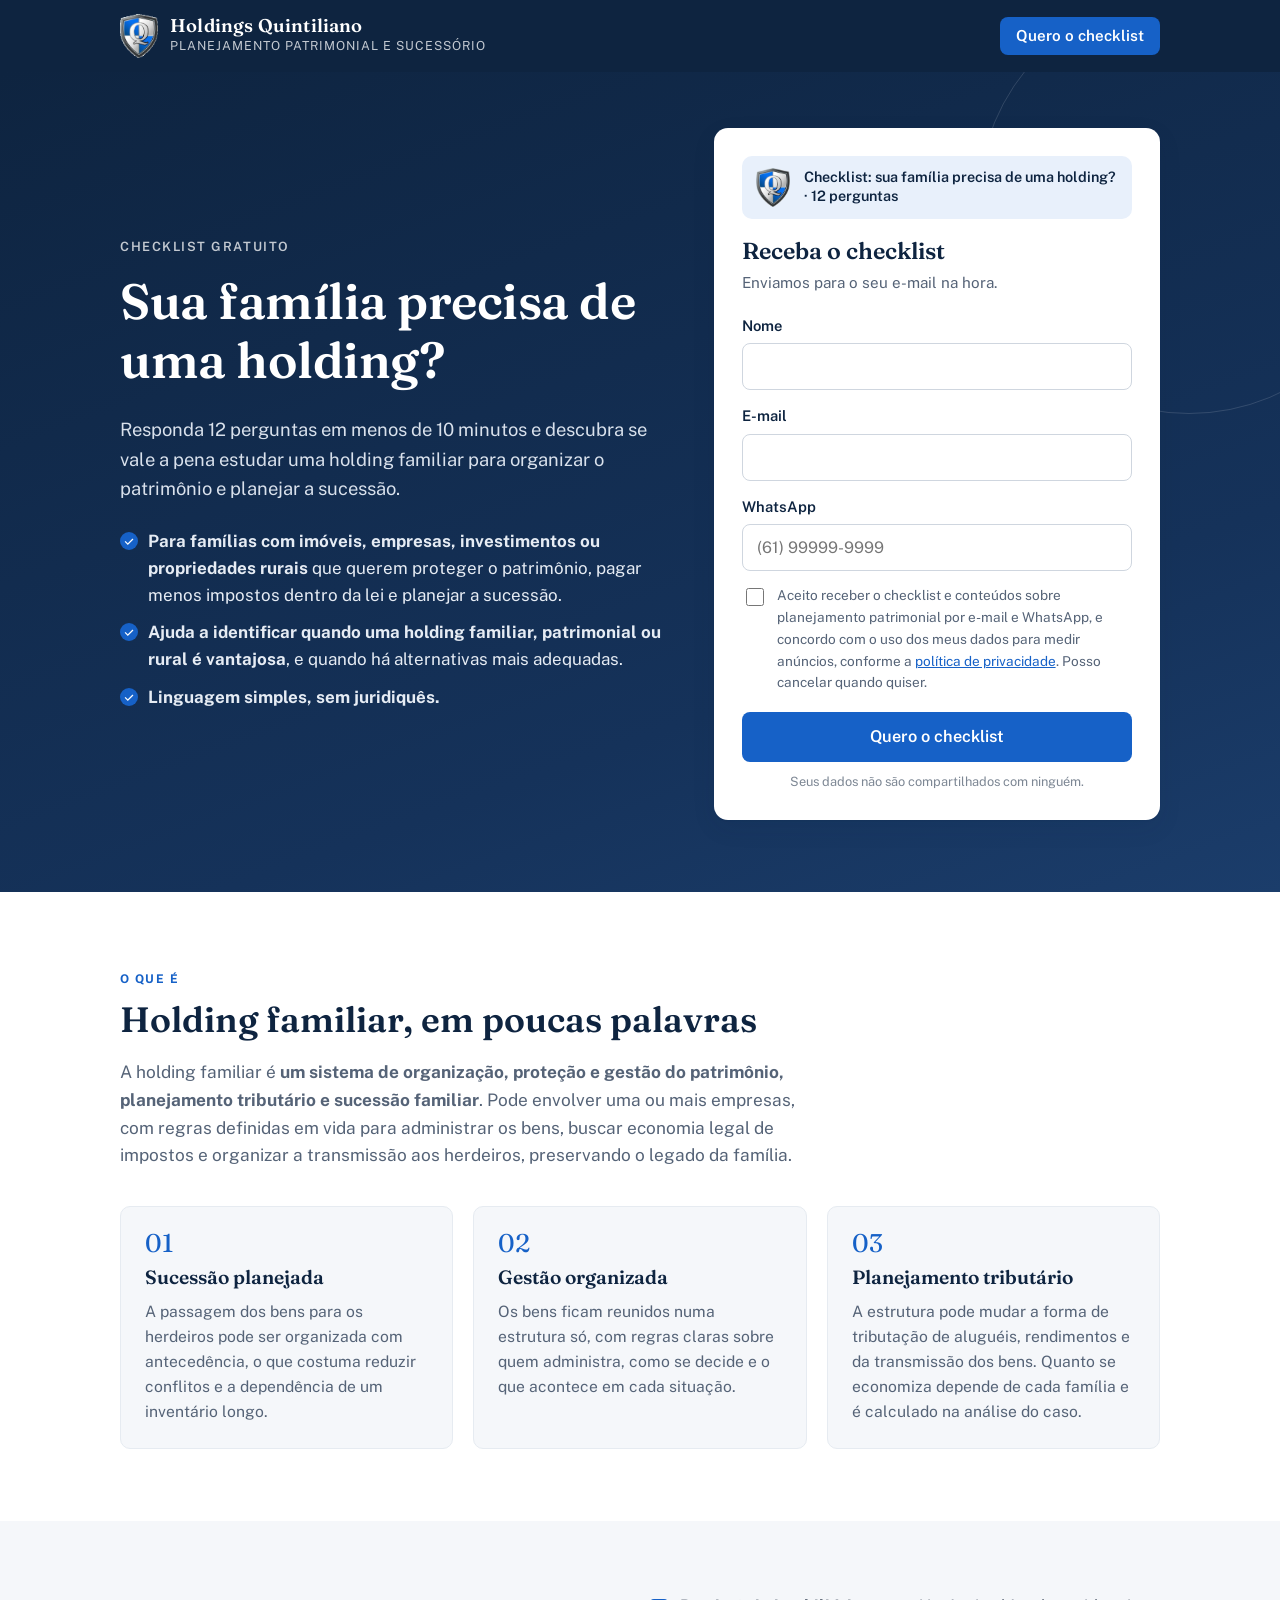
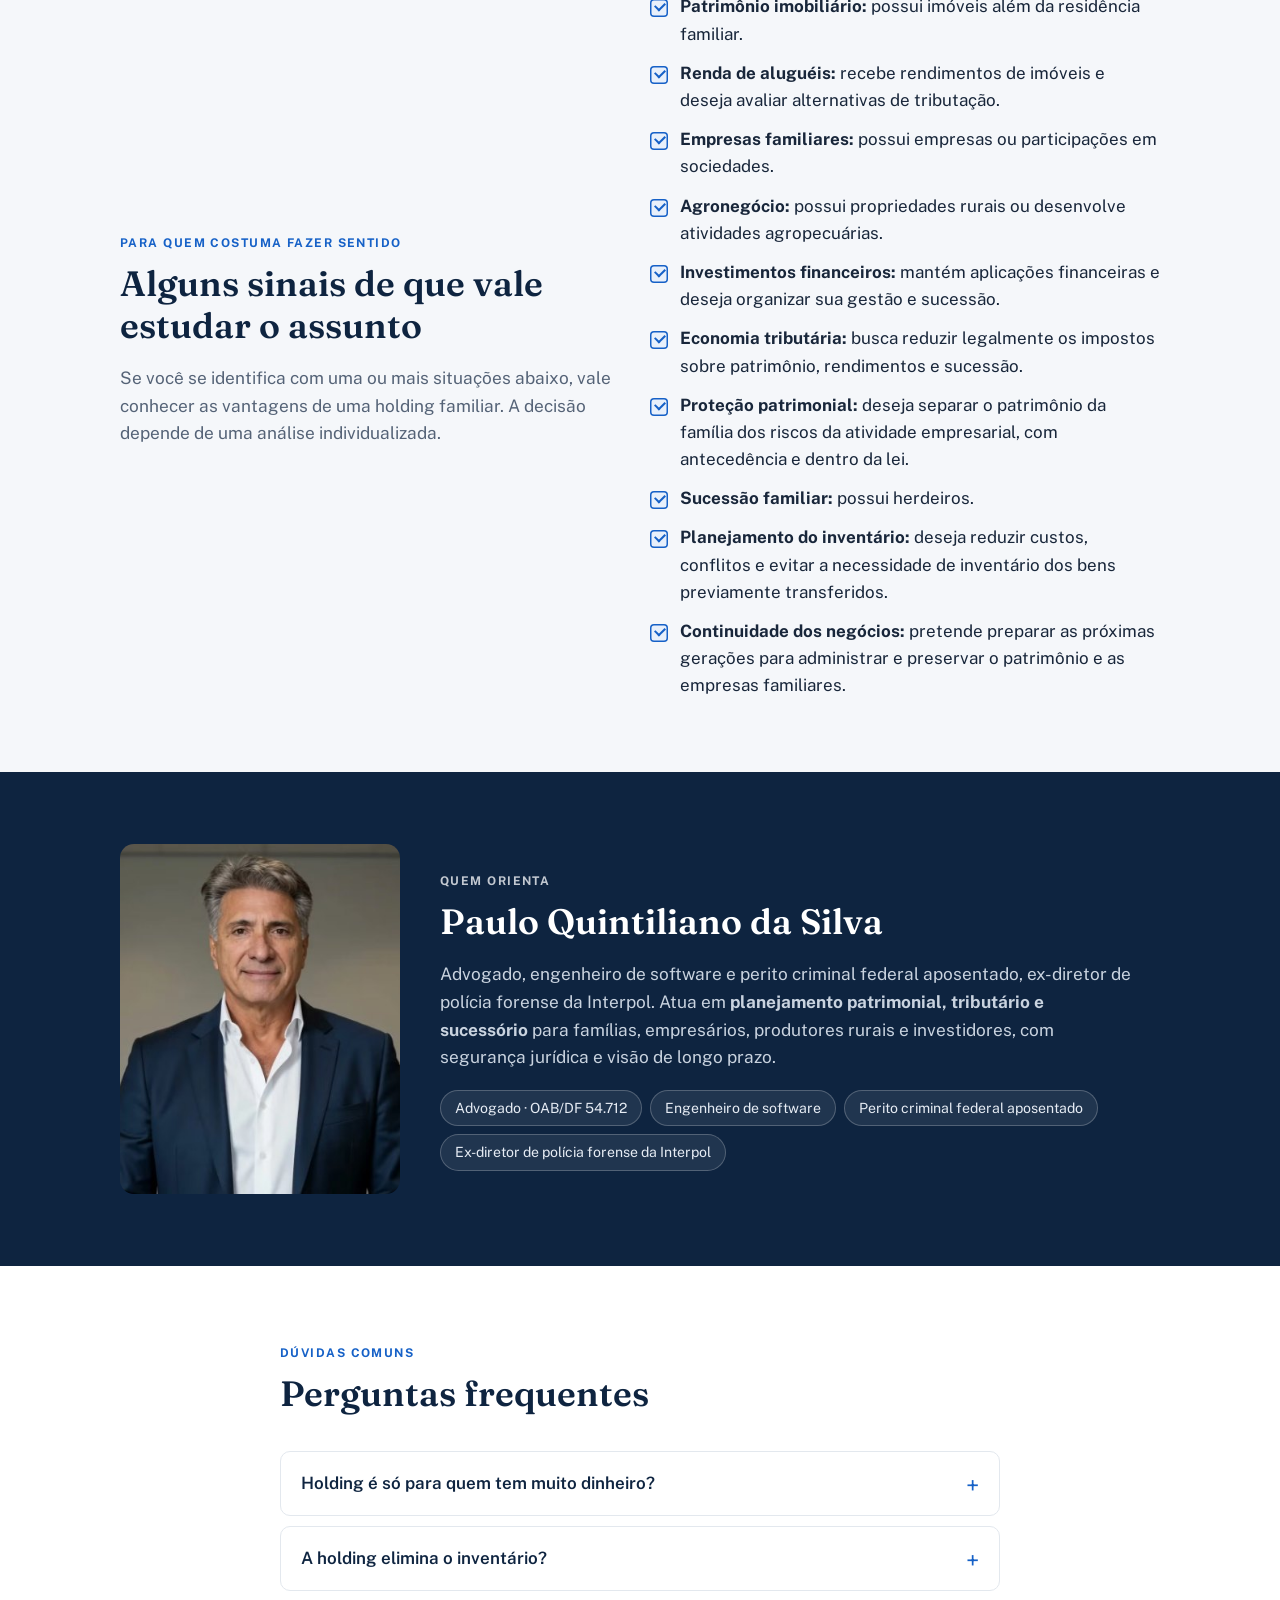
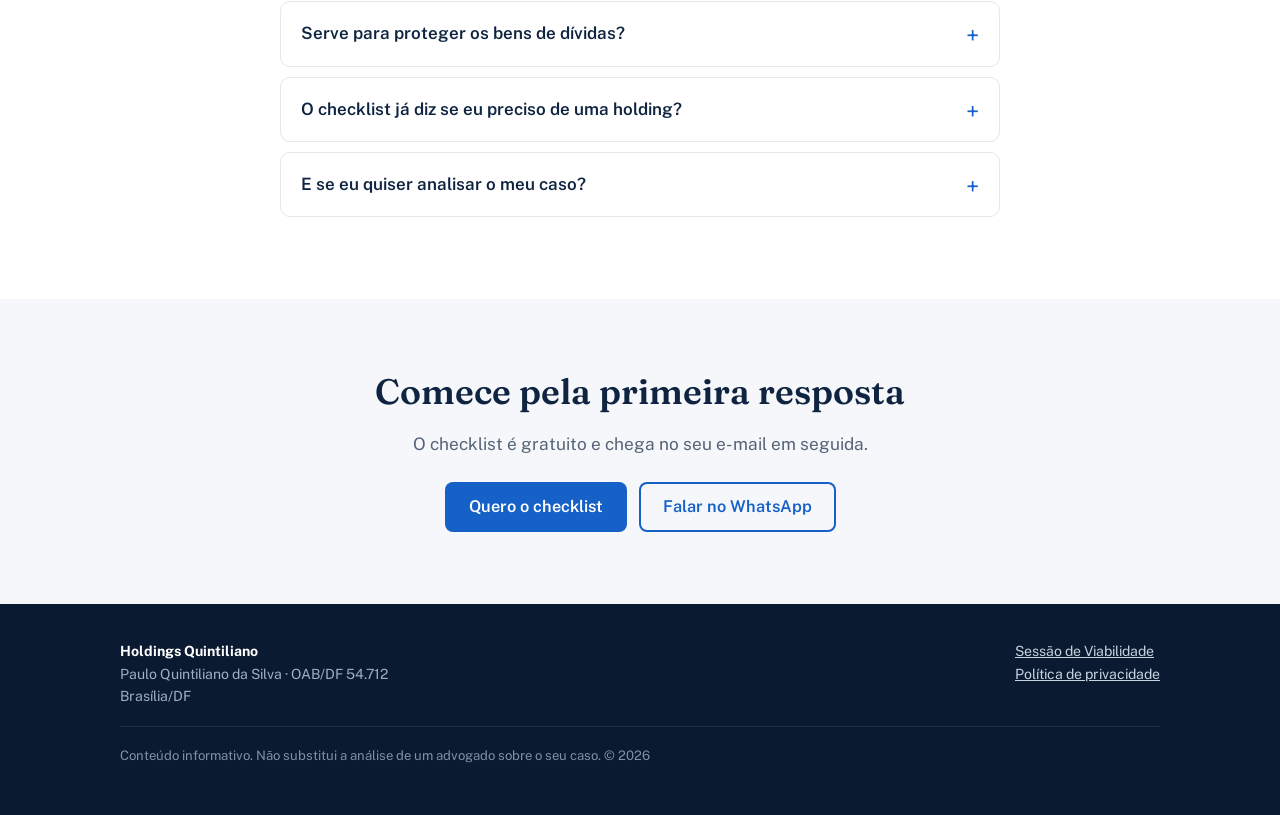
==== index.html @ 511ebf73 "Link da agenda da Sessão Co-Authored-By: Claude Opus 5.5 <noreply@anthropic.com> Claude-Session: htt" ====
<!doctype html>
<html lang="pt-BR">
<head>
  <meta charset="utf-8">
  <meta name="viewport" content="width=device-width, initial-scale=1">
  <title>Sua família precisa de uma holding? | Holdings Quintiliano</title>
  <meta name="description" content="Checklist gratuito com 12 perguntas para descobrir se uma holding familiar faz sentido para o seu patrimônio e a sua sucessão.">
  <meta property="og:title" content="Sua família precisa de uma holding?">
  <meta property="og:description" content="Checklist gratuito: 12 perguntas para saber se vale estudar uma holding familiar.">
  <meta property="og:type" content="website">
  <meta property="og:image" content="assets/logo.png">
  <link rel="icon" href="assets/logo.png">
  <link rel="stylesheet" href="assets/fontes.css">
  <link rel="stylesheet" href="assets/estilo.css?v=20261116b">
  <script src="assets/config.js?v=20261116d"></script>
  <script src="assets/site.js?v=20261116b" defer></script>
</head>
<body data-pagina="/">

<header class="topo">
  <div class="container">
    <a class="marca" href="./">
      <img src="assets/logo.png" alt="">
      <span><strong>Holdings Quintiliano</strong><small>Planejamento patrimonial e sucessório</small></span>
    </a>
    <a class="botao" href="#checklist">Quero o checklist</a>
  </div>
</header>

<section class="hero">
  <div class="container">
    <div>
      <p class="sobretitulo">Checklist gratuito</p>
      <h1>Sua família precisa de uma holding?</h1>
      <p class="lead">Responda 12 perguntas em menos de 10 minutos e descubra se vale a pena estudar uma holding familiar para organizar o patrimônio e planejar a sucessão.</p>
      <ul class="marcas">
        <li><span><strong>Para famílias com imóveis, empresas, investimentos ou propriedades rurais</strong> que querem proteger o patrimônio, pagar menos impostos dentro da lei e planejar a sucessão.</span></li>
        <li><span><strong>Ajuda a identificar quando uma holding familiar, patrimonial ou rural é vantajosa</strong>, e quando há alternativas mais adequadas.</span></li>
        <li><span><strong>Linguagem simples, sem juridiquês.</strong></span></li>
      </ul>
    </div>

    <div class="cartao" id="checklist">
      <div class="capa-checklist">
        <img src="assets/logo.png" alt="">
        <span>Checklist: sua família precisa de uma holding? · 12 perguntas</span>
      </div>
      <h2>Receba o checklist</h2>
      <p class="apoio">Enviamos para o seu e-mail na hora.</p>
      <form data-form-lead action="obrigado/" novalidate>
        <div class="form-erro" role="alert">Não conseguimos enviar agora. Confira sua conexão e tente de novo.</div>
        <div class="campo">
          <label for="nome">Nome</label>
          <input id="nome" name="nome" autocomplete="name" required>
          <div class="msg">Informe seu nome.</div>
        </div>
        <div class="campo">
          <label for="email">E-mail</label>
          <input id="email" name="email" type="email" autocomplete="email" inputmode="email" required>
          <div class="msg">Confira o e-mail.</div>
        </div>
        <div class="campo">
          <label for="whatsapp">WhatsApp</label>
          <input id="whatsapp" name="whatsapp" type="tel" autocomplete="tel-national" inputmode="tel" placeholder="(61) 99999-9999" required>
          <div class="msg">Informe o WhatsApp com DDD.</div>
        </div>
        <div class="isca" aria-hidden="true">
          <label for="empresa">Empresa</label>
          <input id="empresa" name="empresa" tabindex="-1" autocomplete="off">
        </div>
        <label class="consentimento">
          <input type="checkbox" name="consentimento">
          <span>Aceito receber o checklist e conteúdos sobre planejamento patrimonial por e-mail e WhatsApp, e concordo com o uso dos meus dados para medir anúncios, conforme a <a href="privacidade/">política de privacidade</a>. Posso cancelar quando quiser.</span>
        </label>
        <button class="botao largo" type="submit">Quero o checklist</button>
        <p class="seguro">Seus dados não são compartilhados com ninguém.</p>
      </form>
    </div>
  </div>
</section>

<section class="secao branca">
  <div class="container">
    <div class="cabeca">
      <span class="etiqueta">O que é</span>
      <h2>Holding familiar, em poucas palavras</h2>
      <p class="intro">A holding familiar é <strong>um sistema de organização, proteção e gestão do patrimônio, planejamento tributário e sucessão familiar</strong>. Pode envolver uma ou mais empresas, com regras definidas em vida para administrar os bens, buscar economia legal de impostos e organizar a transmissão aos herdeiros, preservando o legado da família.</p>
    </div>
    <div class="grade g3">
      <div class="item">
        <span class="num">01</span>
        <h3>Sucessão planejada</h3>
        <p>A passagem dos bens para os herdeiros pode ser organizada com antecedência, o que costuma reduzir conflitos e a dependência de um inventário longo.</p>
      </div>
      <div class="item">
        <span class="num">02</span>
        <h3>Gestão organizada</h3>
        <p>Os bens ficam reunidos numa estrutura só, com regras claras sobre quem administra, como se decide e o que acontece em cada situação.</p>
      </div>
      <div class="item">
        <span class="num">03</span>
        <h3>Planejamento tributário</h3>
        <p>A estrutura pode mudar a forma de tributação de aluguéis, rendimentos e da transmissão dos bens. Quanto se economiza depende de cada família e é calculado na análise do caso.</p>
      </div>
    </div>
  </div>
</section>

<section class="secao">
  <div class="container">
    <div class="grade g2" style="align-items:center">
      <div>
        <span class="etiqueta">Para quem costuma fazer sentido</span>
        <h2>Alguns sinais de que vale estudar o assunto</h2>
        <p class="intro">Se você se identifica com uma ou mais situações abaixo, vale conhecer as vantagens de uma holding familiar. A decisão depende de uma análise individualizada.</p>
      </div>
      <ul class="lista-check">
        <li><strong>Patrimônio imobiliário:</strong> possui imóveis além da residência familiar.</li>
        <li><strong>Renda de aluguéis:</strong> recebe rendimentos de imóveis e deseja avaliar alternativas de tributação.</li>
        <li><strong>Empresas familiares:</strong> possui empresas ou participações em sociedades.</li>
        <li><strong>Agronegócio:</strong> possui propriedades rurais ou desenvolve atividades agropecuárias.</li>
        <li><strong>Investimentos financeiros:</strong> mantém aplicações financeiras e deseja organizar sua gestão e sucessão.</li>
        <li><strong>Economia tributária:</strong> busca reduzir legalmente os impostos sobre patrimônio, rendimentos e sucessão.</li>
        <li><strong>Proteção patrimonial:</strong> deseja separar o patrimônio da família dos riscos da atividade empresarial, com antecedência e dentro da lei.</li>
        <li><strong>Sucessão familiar:</strong> possui herdeiros.</li>
        <li><strong>Planejamento do inventário:</strong> deseja reduzir custos, conflitos e evitar a necessidade de inventário dos bens previamente transferidos.</li>
        <li><strong>Continuidade dos negócios:</strong> pretende preparar as próximas gerações para administrar e preservar o patrimônio e as empresas familiares.</li>
      </ul>
    </div>
  </div>
</section>

<section class="secao marinho">
  <div class="container perfil">
    <div class="foto com-foto"><img src="assets/paulo.jpg" alt="Paulo Quintiliano da Silva" width="346" height="432" loading="lazy"></div>
    <div>
      <span class="etiqueta">Quem orienta</span>
      <h2><span data-config="advogado">Paulo Quintiliano da Silva</span></h2>
      <p class="intro">Advogado, engenheiro de software e perito criminal federal aposentado, ex-diretor de polícia forense da Interpol. Atua em <strong>planejamento patrimonial, tributário e sucessório</strong> para famílias, empresários, produtores rurais e investidores, com segurança jurídica e visão de longo prazo.</p>
      <ul class="credenciais">
        <li>Advogado · <span data-config="oab"></span></li>
        <li>Engenheiro de software</li>
        <li>Perito criminal federal aposentado</li>
        <li>Ex-diretor de polícia forense da Interpol</li>
      </ul>
    </div>
  </div>
</section>

<section class="secao branca">
  <div class="container estreito">
    <div class="cabeca">
      <span class="etiqueta">Dúvidas comuns</span>
      <h2>Perguntas frequentes</h2>
    </div>
    <div class="faq">
      <details>
        <summary>Holding é só para quem tem muito dinheiro?</summary>
        <p>Não necessariamente. O que pesa é a combinação de patrimônio, família e objetivos. Há famílias com poucos imóveis para quem a estrutura faz sentido, e patrimônios grandes para quem outro instrumento resolve melhor.</p>
      </details>
      <details>
        <summary>A holding elimina o inventário?</summary>
        <p>Ela pode reduzir muito o que precisa passar por inventário, porque os bens já estão na empresa e as cotas podem ser transferidas em vida, com regras definidas. O desenho certo depende de cada família.</p>
      </details>
      <details>
        <summary>Serve para proteger os bens de dívidas?</summary>
        <p>Não é para isso. A organização patrimonial precisa ser feita com antecedência e dentro da lei. Usar a holding para fugir de dívidas que já existem pode ser anulado na Justiça.</p>
      </details>
      <details>
        <summary>O checklist já diz se eu preciso de uma holding?</summary>
        <p>Ele dá uma primeira resposta: mostra se vale estudar o assunto. A decisão depende de uma análise do seu caso, com os números e a situação da família.</p>
      </details>
      <details>
        <summary>E se eu quiser analisar o meu caso?</summary>
        <p>Existe a Sessão de Viabilidade, uma conversa individual para entender o patrimônio e a família, comparar os caminhos possíveis e indicar o mais adequado. <a href="sessao/">Saiba como funciona</a>.</p>
      </details>
    </div>
  </div>
</section>

<section class="secao chamada">
  <div class="container estreito">
    <h2>Comece pela primeira resposta</h2>
    <p class="intro" style="margin:0 auto">O checklist é gratuito e chega no seu e-mail em seguida.</p>
    <div class="botoes">
      <a class="botao" href="#checklist">Quero o checklist</a>
      <a class="botao secundario" data-zap="Olá! Vim pelo site e quero saber mais sobre holding familiar.">Falar no WhatsApp</a>
    </div>
  </div>
</section>

<footer class="rodape">
  <div class="container">
    <div>
      <strong style="color:#fff">Holdings Quintiliano</strong><br>
      <span data-config="advogado"></span> · <span data-config="oab"></span><br>
      <span data-config="cidade"></span>
    </div>
    <div>
      <a href="sessao/">Sessão de Viabilidade</a><br>
      <a href="privacidade/">Política de privacidade</a>
    </div>
    <p class="aviso">Conteúdo informativo. Não substitui a análise de um advogado sobre o seu caso. © <span data-ano></span></p>
  </div>
</footer>

</body>
</html>
---- assets/fontes.css ----
/* Fontes servidas pelo próprio site (sem chamadas ao Google). Licença SIL OFL, em assets/fontes. */
@font-face { font-family: "Fraunces"; font-style: normal; font-display: swap; font-weight: 100 900; src: url("fontes/fraunces-latin-wght-normal.woff2") format("woff2-variations"); }
@font-face { font-family: "Public Sans"; font-style: normal; font-display: swap; font-weight: 100 900; src: url("fontes/public-sans-latin-wght-normal.woff2") format("woff2-variations"); }
---- assets/estilo.css ----
/* Holdings Quintiliano — cores tiradas do escudo da logo: azul, branco e prata, com marinho de base. */
:root {
  --marinho: #0e2440;
  --marinho-2: #15325a;
  --azul: #1661c7;
  --azul-claro: #e8f0fb;
  --prata: #c3c9d1;
  --prata-escura: #7d8794;
  --grafite: #2f3338;
  --fundo: #f5f7fa;
  --branco: #ffffff;
  --texto: #18263a;
  --texto-suave: #556377;
  --ok: #1f7a4d;
  --erro: #b3261e;
  --raio: 10px;
  --sombra: 0 1px 2px rgba(14, 36, 64, .06), 0 8px 24px rgba(14, 36, 64, .08);
  --f-titulo: "Fraunces", Georgia, "Times New Roman", serif;
  --f-texto: "Public Sans", system-ui, -apple-system, "Segoe UI", Roboto, sans-serif;
  --largura: 1080px;
}

* { box-sizing: border-box; }
html { -webkit-text-size-adjust: 100%; scroll-behavior: smooth; }
body {
  margin: 0;
  font-family: var(--f-texto);
  font-size: 17px;
  line-height: 1.6;
  color: var(--texto);
  background: var(--fundo);
}
img { max-width: 100%; display: block; }
a { color: var(--azul); }
h1, h2, h3 { font-family: var(--f-titulo); color: var(--marinho); line-height: 1.2; margin: 0 0 .5em; font-weight: 600; }
h1 { font-size: clamp(2rem, 4.6vw, 3.1rem); letter-spacing: -.01em; }
h2 { font-size: clamp(1.6rem, 3.2vw, 2.2rem); }
h3 { font-size: 1.2rem; }
p { margin: 0 0 1em; }

.container { width: 100%; max-width: var(--largura); margin: 0 auto; padding: 0 20px; }
.estreito { max-width: 760px; }

/* Topo */
.topo { background: var(--marinho); color: var(--branco); }
.topo .container { display: flex; align-items: center; justify-content: space-between; gap: 16px; padding-top: 14px; padding-bottom: 14px; }
.marca { display: flex; align-items: center; gap: 12px; color: var(--branco); text-decoration: none; }
.marca img { width: 38px; height: auto; }
.marca strong { font-family: var(--f-titulo); font-size: 1.15rem; font-weight: 600; letter-spacing: .01em; display: block; line-height: 1.1; }
.marca small { display: block; color: var(--prata); font-size: .78rem; letter-spacing: .08em; text-transform: uppercase; }
.topo .botao { padding: 10px 16px; font-size: .95rem; }

/* Botões */
.botao {
  display: inline-flex; align-items: center; justify-content: center; gap: 8px;
  background: var(--azul); color: var(--branco); border: 0; border-radius: 8px;
  padding: 15px 24px; font: 600 1.02rem/1.2 var(--f-texto); text-decoration: none; cursor: pointer;
  transition: background .15s ease, transform .15s ease;
}
.botao:hover { background: #0f52ad; }
.botao:active { transform: translateY(1px); }
.botao:disabled { opacity: .6; cursor: wait; }
.botao.secundario { background: transparent; color: var(--azul); box-shadow: inset 0 0 0 2px var(--azul); }
.botao.secundario:hover { background: var(--azul-claro); }
.botao.claro { background: var(--branco); color: var(--marinho); }
.botao.claro:hover { background: var(--azul-claro); }
.botao.zap { background: #1f8f4e; }
.botao.zap:hover { background: #18773f; }
.botao.largo { width: 100%; }

/* Hero */
.hero { background: linear-gradient(160deg, var(--marinho) 0%, var(--marinho-2) 70%, #1b3d6b 100%); color: var(--branco); padding: 56px 0 72px; position: relative; overflow: hidden; }
.hero::after { content: ""; position: absolute; right: -120px; top: -80px; width: 420px; height: 420px; border-radius: 50%; border: 1px solid rgba(195, 201, 209, .18); }
.hero .container { display: grid; grid-template-columns: 1.1fr .9fr; gap: 48px; align-items: center; position: relative; z-index: 1; }
.hero h1 { color: var(--branco); }
.hero .sobretitulo { color: var(--prata); text-transform: uppercase; letter-spacing: .12em; font-size: .8rem; font-weight: 600; margin-bottom: 14px; }
.hero .lead { font-size: 1.15rem; color: #d9e1ec; max-width: 34em; }
.hero ul.marcas { list-style: none; padding: 0; margin: 24px 0 0; display: grid; gap: 10px; }
.hero ul.marcas li { display: flex; gap: 10px; color: #e6ecf4; }
.hero ul.marcas li::before { content: ""; flex: 0 0 18px; height: 18px; margin-top: 4px; border-radius: 50%; background: var(--azul) url("data:image/svg+xml,%3Csvg xmlns='http://www.w3.org/2000/svg' viewBox='0 0 20 20' fill='white'%3E%3Cpath d='M8.3 13.3 5 10l-1.2 1.2 4.5 4.5 8-8L15 6.5z'/%3E%3C/svg%3E") center/14px no-repeat; }

/* Cartão do formulário */
.cartao { background: var(--branco); color: var(--texto); border-radius: 14px; box-shadow: var(--sombra); padding: 28px; }
.cartao h2 { font-size: 1.45rem; margin-bottom: .3em; }
.cartao .apoio { color: var(--texto-suave); font-size: .95rem; margin-bottom: 18px; }
.capa-checklist { display: flex; gap: 14px; align-items: center; background: var(--azul-claro); border-radius: 10px; padding: 12px 14px; margin-bottom: 18px; }
.capa-checklist img { width: 34px; }
.capa-checklist span { font-size: .9rem; color: var(--marinho); font-weight: 600; line-height: 1.3; }

/* Formulário */
.campo { margin-bottom: 14px; }
.campo label { display: block; font-weight: 600; font-size: .92rem; margin-bottom: 6px; color: var(--marinho); }
.campo input {
  width: 100%; padding: 13px 14px; font: 400 1rem var(--f-texto); color: var(--texto);
  border: 1.5px solid #cfd6df; border-radius: 8px; background: var(--branco);
}
.campo input:focus { outline: none; border-color: var(--azul); box-shadow: 0 0 0 3px rgba(22, 97, 199, .15); }
.campo.invalido input { border-color: var(--erro); }
.campo .msg { display: none; color: var(--erro); font-size: .85rem; margin-top: 4px; }
.campo.invalido .msg { display: block; }
.consentimento { display: flex; gap: 10px; align-items: flex-start; font-size: .85rem; color: var(--texto-suave); margin: 4px 0 18px; }
.consentimento input { margin-top: 3px; width: 18px; height: 18px; flex: 0 0 18px; accent-color: var(--azul); }
.consentimento.invalido { color: var(--erro); }
.isca { position: absolute; left: -9999px; width: 1px; height: 1px; overflow: hidden; }
.form-erro { display: none; background: #fdecea; color: var(--erro); border-radius: 8px; padding: 10px 12px; font-size: .9rem; margin-bottom: 12px; }
.form-erro.visivel { display: block; }
.seguro { font-size: .8rem; color: var(--prata-escura); text-align: center; margin: 10px 0 0; }

/* Seções */
.secao { padding: 72px 0; }
.secao.branca { background: var(--branco); }
.secao.marinho { background: var(--marinho); color: #dfe6ef; }
.secao.marinho h2, .secao.marinho h3 { color: var(--branco); }
.secao .intro { color: var(--texto-suave); font-size: 1.08rem; max-width: 40em; }
.secao.marinho .intro { color: #c9d3df; }
.cabeca { margin-bottom: 36px; }
.etiqueta { display: inline-block; text-transform: uppercase; letter-spacing: .12em; font-size: .75rem; font-weight: 700; color: var(--azul); margin-bottom: 10px; }
.secao.marinho .etiqueta { color: var(--prata); }

.grade { display: grid; gap: 20px; }
.grade.g3 { grid-template-columns: repeat(3, 1fr); }
.grade.g2 { grid-template-columns: repeat(2, 1fr); }
.item { background: var(--branco); border: 1px solid #e3e8ee; border-radius: var(--raio); padding: 24px; }
.secao.branca .item { background: var(--fundo); border-color: #e6ebf1; }
.item .num { font-family: var(--f-titulo); font-size: 1.6rem; color: var(--azul); line-height: 1; margin-bottom: 10px; display: block; }
.item p:last-child { margin-bottom: 0; }
.item p { color: var(--texto-suave); font-size: .98rem; }

.lista-check { list-style: none; padding: 0; margin: 0; display: grid; gap: 12px; }
.lista-check li { position: relative; padding-left: 30px; }
.lista-check li::before { content: ""; position: absolute; left: 0; top: 6px; width: 18px; height: 18px; border-radius: 4px; background: var(--azul-claro); box-shadow: inset 0 0 0 1.5px var(--azul); }
.lista-check li::after { content: ""; position: absolute; left: 5px; top: 9px; width: 8px; height: 5px; border-left: 2px solid var(--azul); border-bottom: 2px solid var(--azul); transform: rotate(-45deg); }

/* Quem orienta */
.perfil { display: grid; grid-template-columns: 280px 1fr; gap: 40px; align-items: center; }
.foto { aspect-ratio: 4 / 5; border-radius: 14px; background: linear-gradient(160deg, #24456f, var(--marinho)); display: flex; align-items: center; justify-content: center; color: var(--prata); text-align: center; font-size: .9rem; padding: 16px; overflow: hidden; }
.foto img { width: 100%; height: 100%; object-fit: cover; }
.foto.com-foto { padding: 0; }
.credenciais { list-style: none; padding: 0; margin: 18px 0 0; display: flex; flex-wrap: wrap; gap: 8px; }
.credenciais li { background: rgba(255, 255, 255, .08); border: 1px solid rgba(195, 201, 209, .3); border-radius: 999px; padding: 6px 14px; font-size: .88rem; color: #e6ecf4; }

/* Perguntas frequentes */
.faq details { background: var(--branco); border: 1px solid #e3e8ee; border-radius: var(--raio); padding: 0 20px; margin-bottom: 10px; }
.faq summary { cursor: pointer; font-weight: 600; color: var(--marinho); padding: 18px 28px 18px 0; list-style: none; position: relative; }
.faq summary::-webkit-details-marker { display: none; }
.faq summary::after { content: "+"; position: absolute; right: 0; top: 14px; font-size: 1.5rem; color: var(--azul); font-weight: 400; }
.faq details[open] summary::after { content: "−"; }
.faq details p { color: var(--texto-suave); padding-bottom: 6px; }

/* Chamada final */
.chamada { text-align: center; }
.chamada .botoes { display: flex; gap: 12px; justify-content: center; flex-wrap: wrap; margin-top: 24px; }

/* Rodapé */
.rodape { background: #0a1b31; color: #9fb0c4; font-size: .88rem; padding: 36px 0; }
.rodape .container { display: flex; flex-wrap: wrap; gap: 18px 32px; justify-content: space-between; align-items: flex-start; }
.rodape a { color: #c9d3df; }
.rodape .aviso { flex-basis: 100%; border-top: 1px solid rgba(255, 255, 255, .08); padding-top: 18px; font-size: .82rem; color: #7f91a7; }

/* Páginas simples (obrigado, sessão, confirmação, privacidade) */
.pagina { padding: 56px 0 72px; }
.pagina .cartao { padding: 36px; }
.passos { counter-reset: passo; list-style: none; padding: 0; margin: 0; display: grid; gap: 14px; }
.passos li { counter-increment: passo; position: relative; padding-left: 52px; min-height: 40px; }
.passos li::before { content: counter(passo); position: absolute; left: 0; top: 0; width: 38px; height: 38px; border-radius: 50%; background: var(--azul); color: var(--branco); font-weight: 700; display: flex; align-items: center; justify-content: center; }
.passos li strong { display: block; color: var(--marinho); }
.destaque { background: var(--azul-claro); border-left: 4px solid var(--azul); border-radius: 8px; padding: 16px 18px; color: var(--marinho); }
.preco { font-family: var(--f-titulo); font-size: 2.2rem; color: var(--marinho); line-height: 1; margin: 8px 0 4px; }
.nota { font-size: .85rem; color: var(--texto-suave); }
.texto-legal h2 { font-size: 1.3rem; margin-top: 1.8em; }
.texto-legal li { margin-bottom: .4em; }

/* Dados ainda não informados: aparecem marcados para não passarem despercebidos */
.pendente { background: #fff4d6; color: #7a5600; border: 1px dashed #d9a400; border-radius: 4px; padding: 0 5px; font-size: .9em; font-family: var(--f-texto); }

/* Checklist */
.pergunta { display: grid; grid-template-columns: 1fr auto; gap: 16px; align-items: center; padding: 18px 0; border-bottom: 1px solid #e6ebf1; }
.pergunta:last-child { border-bottom: 0; }
.pergunta p { margin: 0; font-weight: 600; color: var(--marinho); }
.pergunta small { display: block; font-weight: 400; color: var(--texto-suave); margin-top: 4px; font-size: .9rem; line-height: 1.45; }
.opcoes { display: flex; gap: 6px; }
.opcoes label { cursor: pointer; }
.opcoes input { position: absolute; opacity: 0; pointer-events: none; }
.opcoes span { display: inline-block; min-width: 58px; text-align: center; padding: 8px 12px; border-radius: 8px; border: 1.5px solid #cfd6df; font-weight: 600; font-size: .92rem; color: var(--texto-suave); background: var(--branco); }
.opcoes input:checked + span { border-color: var(--azul); background: var(--azul); color: var(--branco); }
.opcoes input:focus-visible + span { box-shadow: 0 0 0 3px rgba(22, 97, 199, .25); }
.bloco-titulo { font-family: var(--f-titulo); font-size: 1.15rem; color: var(--azul); margin: 28px 0 0; }
.resultado { display: none; margin-top: 28px; }
.resultado.visivel { display: block; }
.placar { font-family: var(--f-titulo); font-size: 2.6rem; color: var(--marinho); line-height: 1; }

/* Painel administrativo */
.painel-topo { display: flex; justify-content: space-between; align-items: center; gap: 12px; flex-wrap: wrap; margin-bottom: 24px; }
.filtros { display: flex; gap: 6px; flex-wrap: wrap; }
.filtros button { border: 1.5px solid #cfd6df; background: var(--branco); color: var(--texto-suave); border-radius: 999px; padding: 6px 14px; font: 600 .88rem var(--f-texto); cursor: pointer; }
.filtros button.ativo { background: var(--marinho); border-color: var(--marinho); color: var(--branco); }
.kpis { display: grid; grid-template-columns: repeat(4, 1fr); gap: 14px; margin-bottom: 24px; }
.kpi { background: var(--branco); border: 1px solid #e3e8ee; border-radius: var(--raio); padding: 18px; }
.kpi span { display: block; color: var(--texto-suave); font-size: .82rem; text-transform: uppercase; letter-spacing: .06em; font-weight: 600; }
.kpi strong { display: block; font-family: var(--f-titulo); font-size: 2rem; color: var(--marinho); line-height: 1.1; margin-top: 6px; }
.tabela-caixa { background: var(--branco); border: 1px solid #e3e8ee; border-radius: var(--raio); overflow-x: auto; margin-bottom: 24px; }
.tabela-caixa h3 { padding: 16px 18px 0; margin: 0; }
table { width: 100%; border-collapse: collapse; font-size: .92rem; }
th, td { text-align: left; padding: 10px 18px; border-bottom: 1px solid #eef1f5; white-space: nowrap; }
th { color: var(--texto-suave); font-weight: 600; font-size: .8rem; text-transform: uppercase; letter-spacing: .05em; }
td.num, th.num { text-align: right; }
td select { font: 500 .88rem var(--f-texto); padding: 4px 6px; border-radius: 6px; border: 1px solid #cfd6df; }
.vazio { padding: 18px; color: var(--texto-suave); }
.oculto { display: none !important; }

@media (max-width: 900px) {
  .hero .container, .perfil { grid-template-columns: 1fr; }
  .hero { padding: 36px 0 48px; }
  .grade.g3 { grid-template-columns: 1fr; }
  .grade.g2 { grid-template-columns: 1fr; }
  .kpis { grid-template-columns: repeat(2, 1fr); }
  .perfil .foto { max-width: 260px; }
  .secao { padding: 52px 0; }
}
@media (max-width: 560px) {
  body { font-size: 16px; }
  .topo .botao { display: none; }
  .marca small { font-size: .66rem; letter-spacing: .05em; }
  .cartao, .pagina .cartao { padding: 22px; }
  .pergunta { grid-template-columns: 1fr; gap: 10px; }
}
@media print {
  .topo, .rodape, .nao-imprimir { display: none !important; }
  body { background: #fff; }
  .cartao { box-shadow: none; padding: 0; }
}
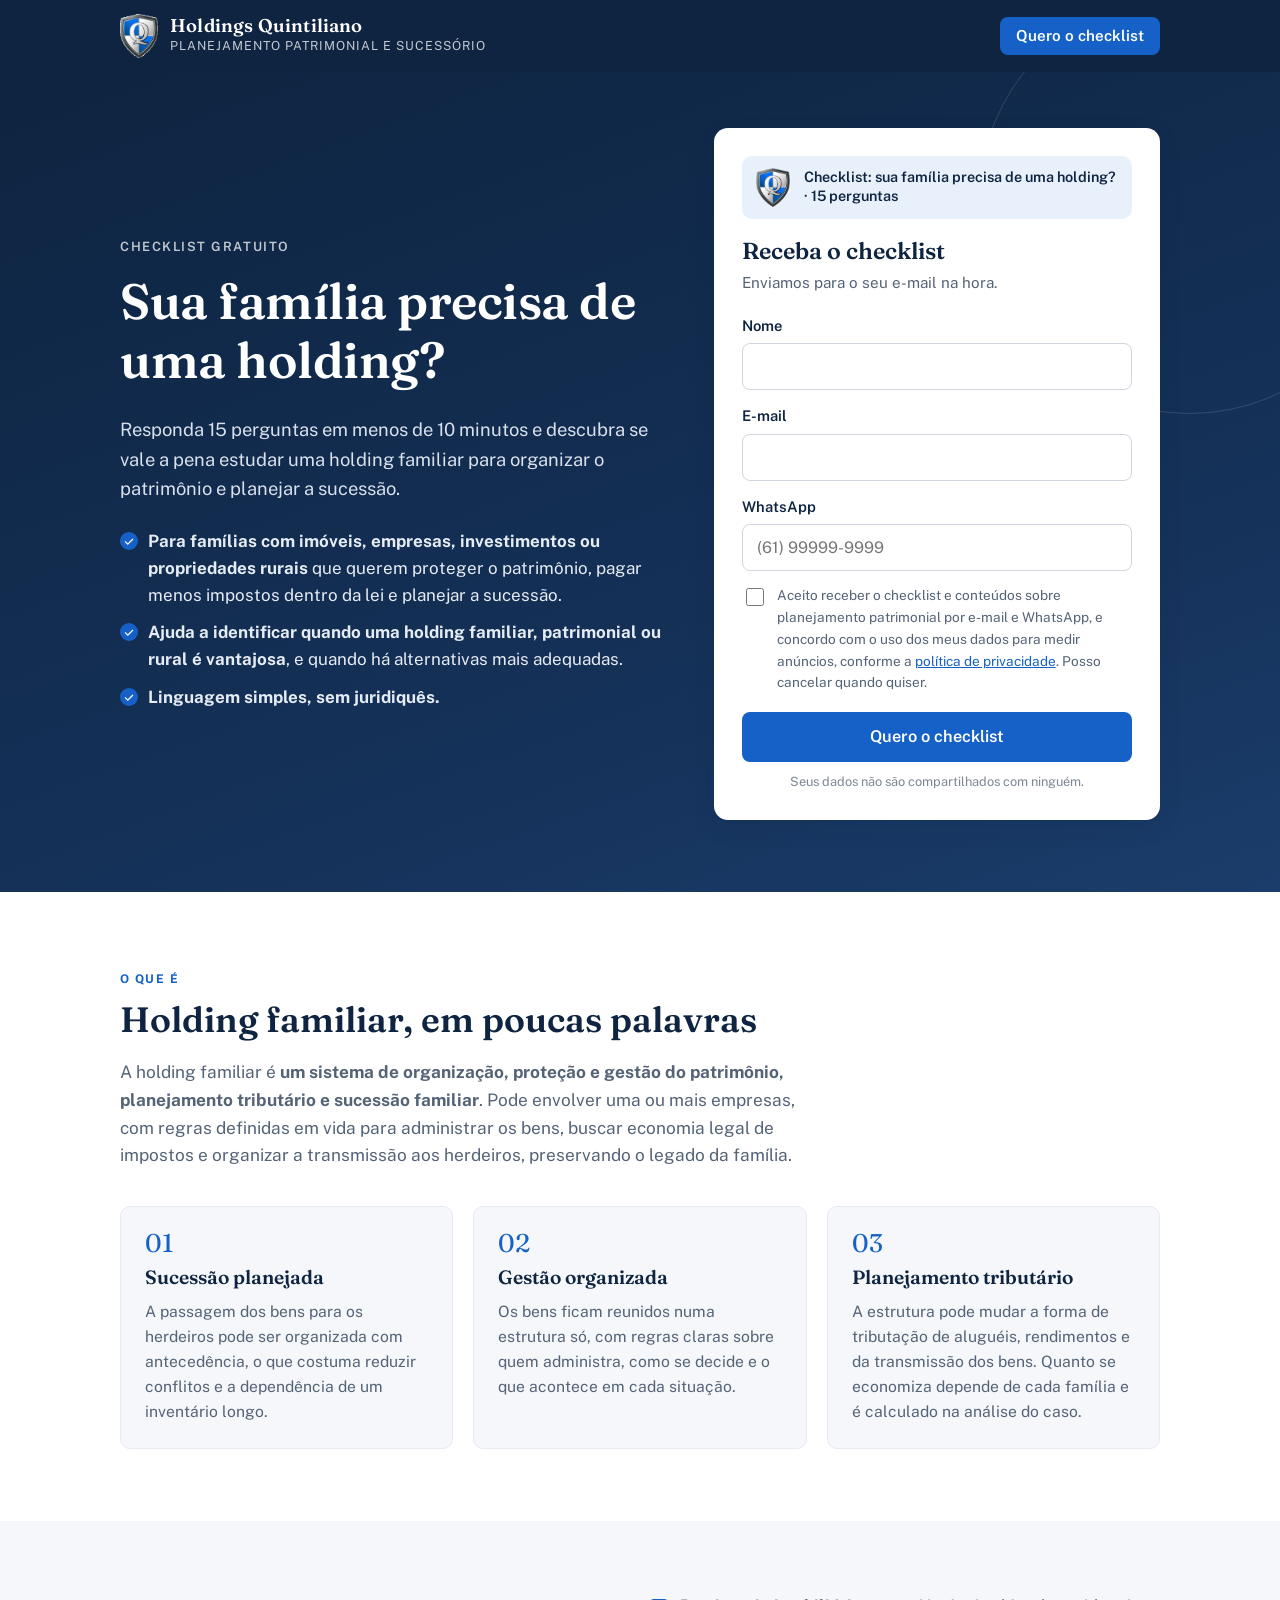
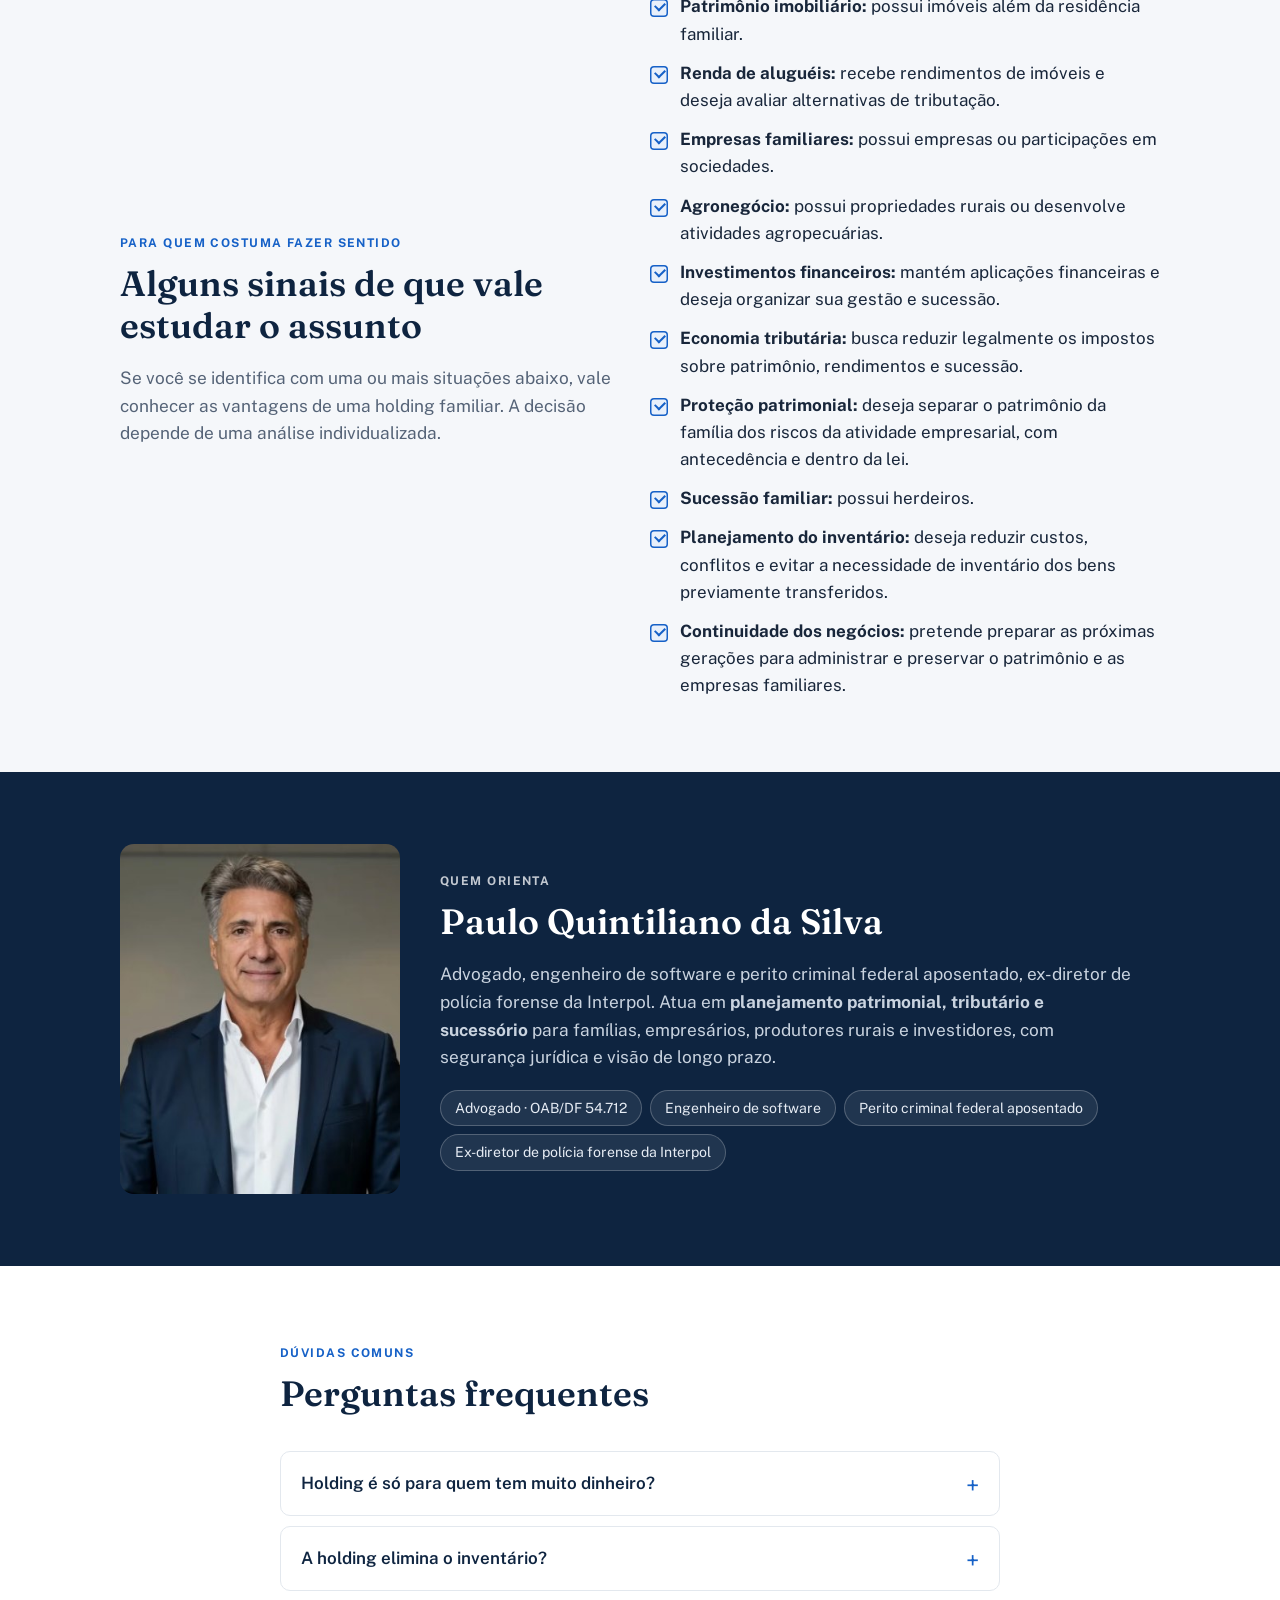
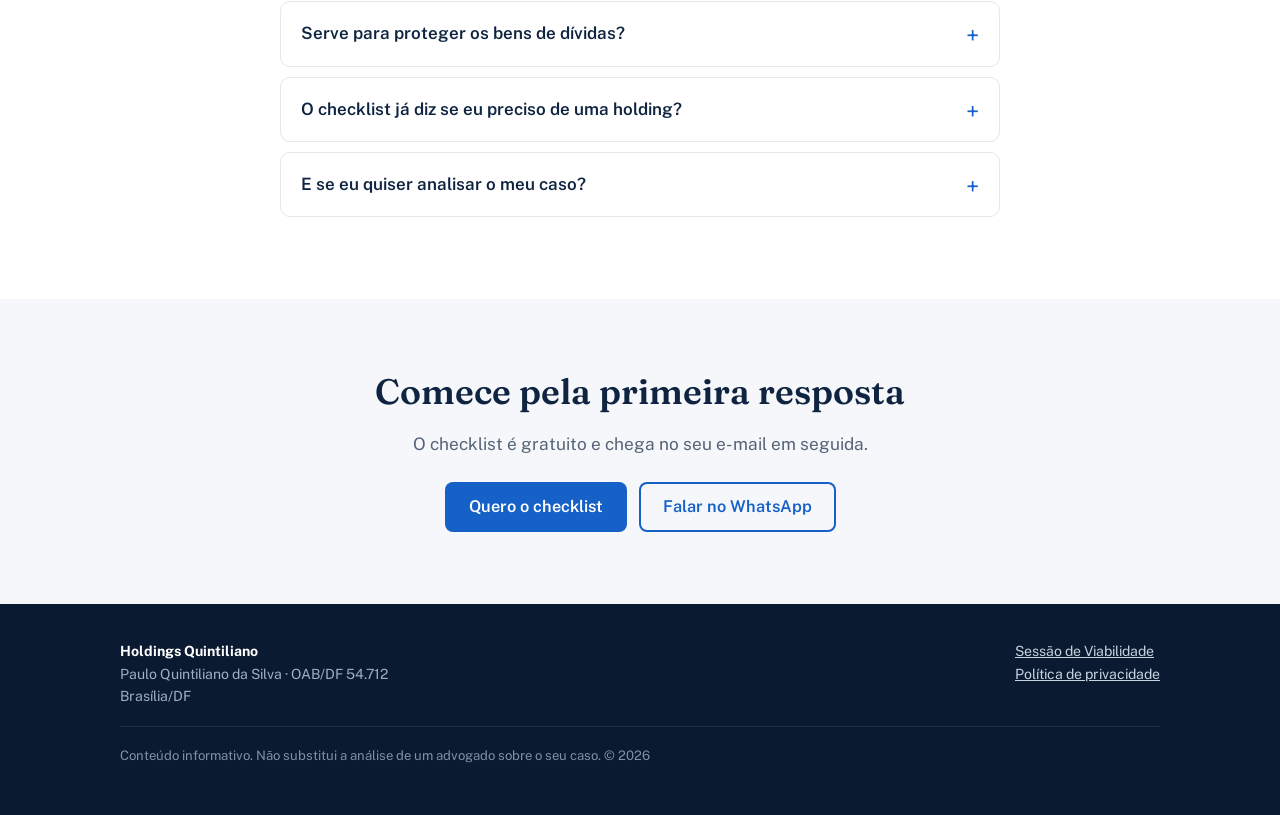
==== commit dae27761: "Checklist com 15 perguntas: herdeiros, investimentos, preservação e impostos Co-Authored-By: Claude " ====
--- a/index.html
+++ b/index.html
@@ -4,14 +4,14 @@
   <meta charset="utf-8">
   <meta name="viewport" content="width=device-width, initial-scale=1">
   <title>Sua família precisa de uma holding? | Holdings Quintiliano</title>
-  <meta name="description" content="Checklist gratuito com 12 perguntas para descobrir se uma holding familiar faz sentido para o seu patrimônio e a sua sucessão.">
+  <meta name="description" content="Checklist gratuito com 15 perguntas para descobrir se uma holding familiar faz sentido para o seu patrimônio e a sua sucessão.">
   <meta property="og:title" content="Sua família precisa de uma holding?">
-  <meta property="og:description" content="Checklist gratuito: 12 perguntas para saber se vale estudar uma holding familiar.">
+  <meta property="og:description" content="Checklist gratuito: 15 perguntas para saber se vale estudar uma holding familiar.">
   <meta property="og:type" content="website">
   <meta property="og:image" content="assets/logo.png">
   <link rel="icon" href="assets/logo.png">
   <link rel="stylesheet" href="assets/fontes.css">
-  <link rel="stylesheet" href="assets/estilo.css?v=20261116b">
+  <link rel="stylesheet" href="assets/estilo.css?v=20261117a">
   <script src="assets/config.js?v=20261116d"></script>
   <script src="assets/site.js?v=20261116b" defer></script>
 </head>
@@ -32,7 +32,7 @@
     <div>
       <p class="sobretitulo">Checklist gratuito</p>
       <h1>Sua família precisa de uma holding?</h1>
-      <p class="lead">Responda 12 perguntas em menos de 10 minutos e descubra se vale a pena estudar uma holding familiar para organizar o patrimônio e planejar a sucessão.</p>
+      <p class="lead">Responda 15 perguntas em menos de 10 minutos e descubra se vale a pena estudar uma holding familiar para organizar o patrimônio e planejar a sucessão.</p>
       <ul class="marcas">
         <li><span><strong>Para famílias com imóveis, empresas, investimentos ou propriedades rurais</strong> que querem proteger o patrimônio, pagar menos impostos dentro da lei e planejar a sucessão.</span></li>
         <li><span><strong>Ajuda a identificar quando uma holding familiar, patrimonial ou rural é vantajosa</strong>, e quando há alternativas mais adequadas.</span></li>
@@ -43,7 +43,7 @@
     <div class="cartao" id="checklist">
       <div class="capa-checklist">
         <img src="assets/logo.png" alt="">
-        <span>Checklist: sua família precisa de uma holding? · 12 perguntas</span>
+        <span>Checklist: sua família precisa de uma holding? · 15 perguntas</span>
       </div>
       <h2>Receba o checklist</h2>
       <p class="apoio">Enviamos para o seu e-mail na hora.</p>
--- a/assets/estilo.css
+++ b/assets/estilo.css
@@ -90,12 +90,18 @@
 /* Formulário */
 .campo { margin-bottom: 14px; }
 .campo label { display: block; font-weight: 600; font-size: .92rem; margin-bottom: 6px; color: var(--marinho); }
-.campo input {
+.campo input, .campo select, .campo textarea {
   width: 100%; padding: 13px 14px; font: 400 1rem var(--f-texto); color: var(--texto);
   border: 1.5px solid #cfd6df; border-radius: 8px; background: var(--branco);
 }
-.campo input:focus { outline: none; border-color: var(--azul); box-shadow: 0 0 0 3px rgba(22, 97, 199, .15); }
+.campo input:focus, .campo select:focus, .campo textarea:focus { outline: none; border-color: var(--azul); box-shadow: 0 0 0 3px rgba(22, 97, 199, .15); }
 .campo.invalido input { border-color: var(--erro); }
+.campo textarea { resize: vertical; }
+.campo .opcoes input { width: auto; }
+#form-ficha .bloco-titulo { margin: 22px 0 10px; }
+.objetivos { display: grid; gap: 8px; }
+.objetivos label { display: flex; gap: 10px; align-items: center; font-weight: 400; color: var(--texto); margin: 0; cursor: pointer; }
+.objetivos input { width: 18px; height: 18px; accent-color: var(--azul); }
 .campo .msg { display: none; color: var(--erro); font-size: .85rem; margin-top: 4px; }
 .campo.invalido .msg { display: block; }
 .consentimento { display: flex; gap: 10px; align-items: flex-start; font-size: .85rem; color: var(--texto-suave); margin: 4px 0 18px; }
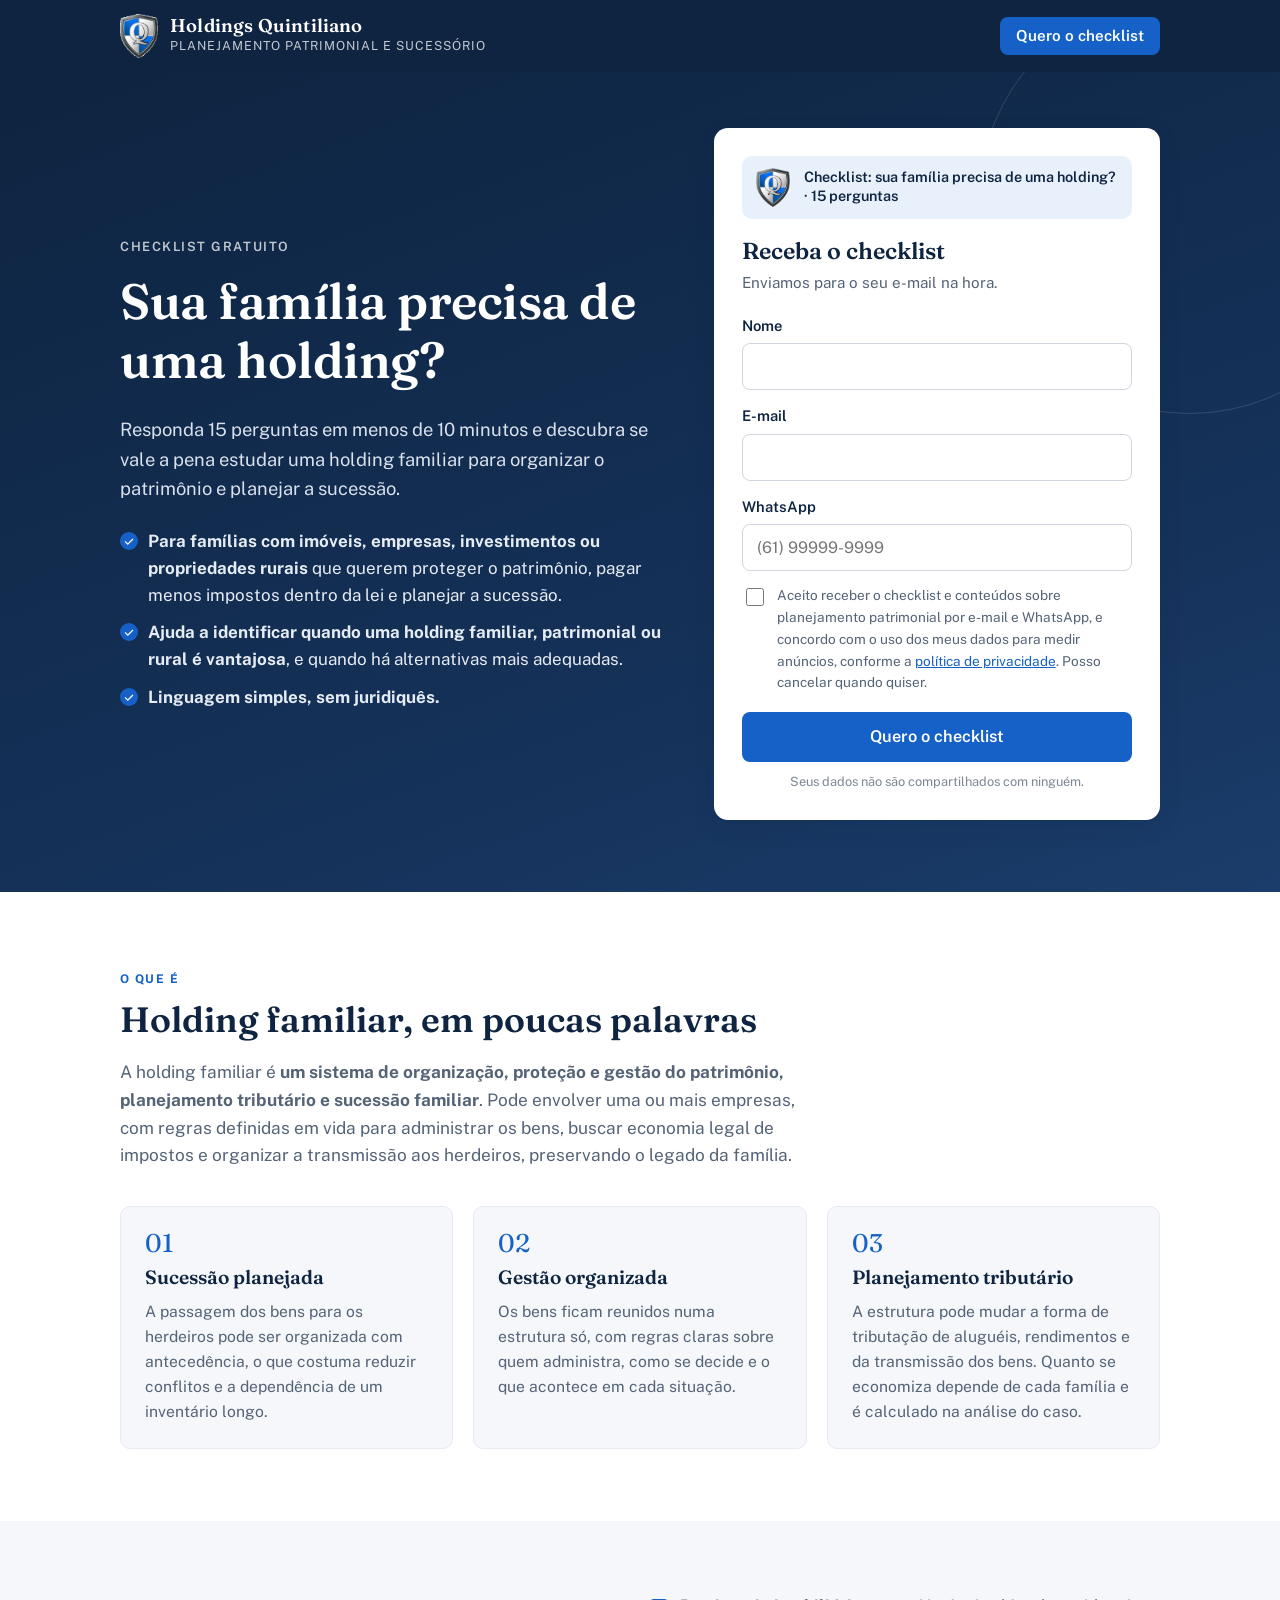
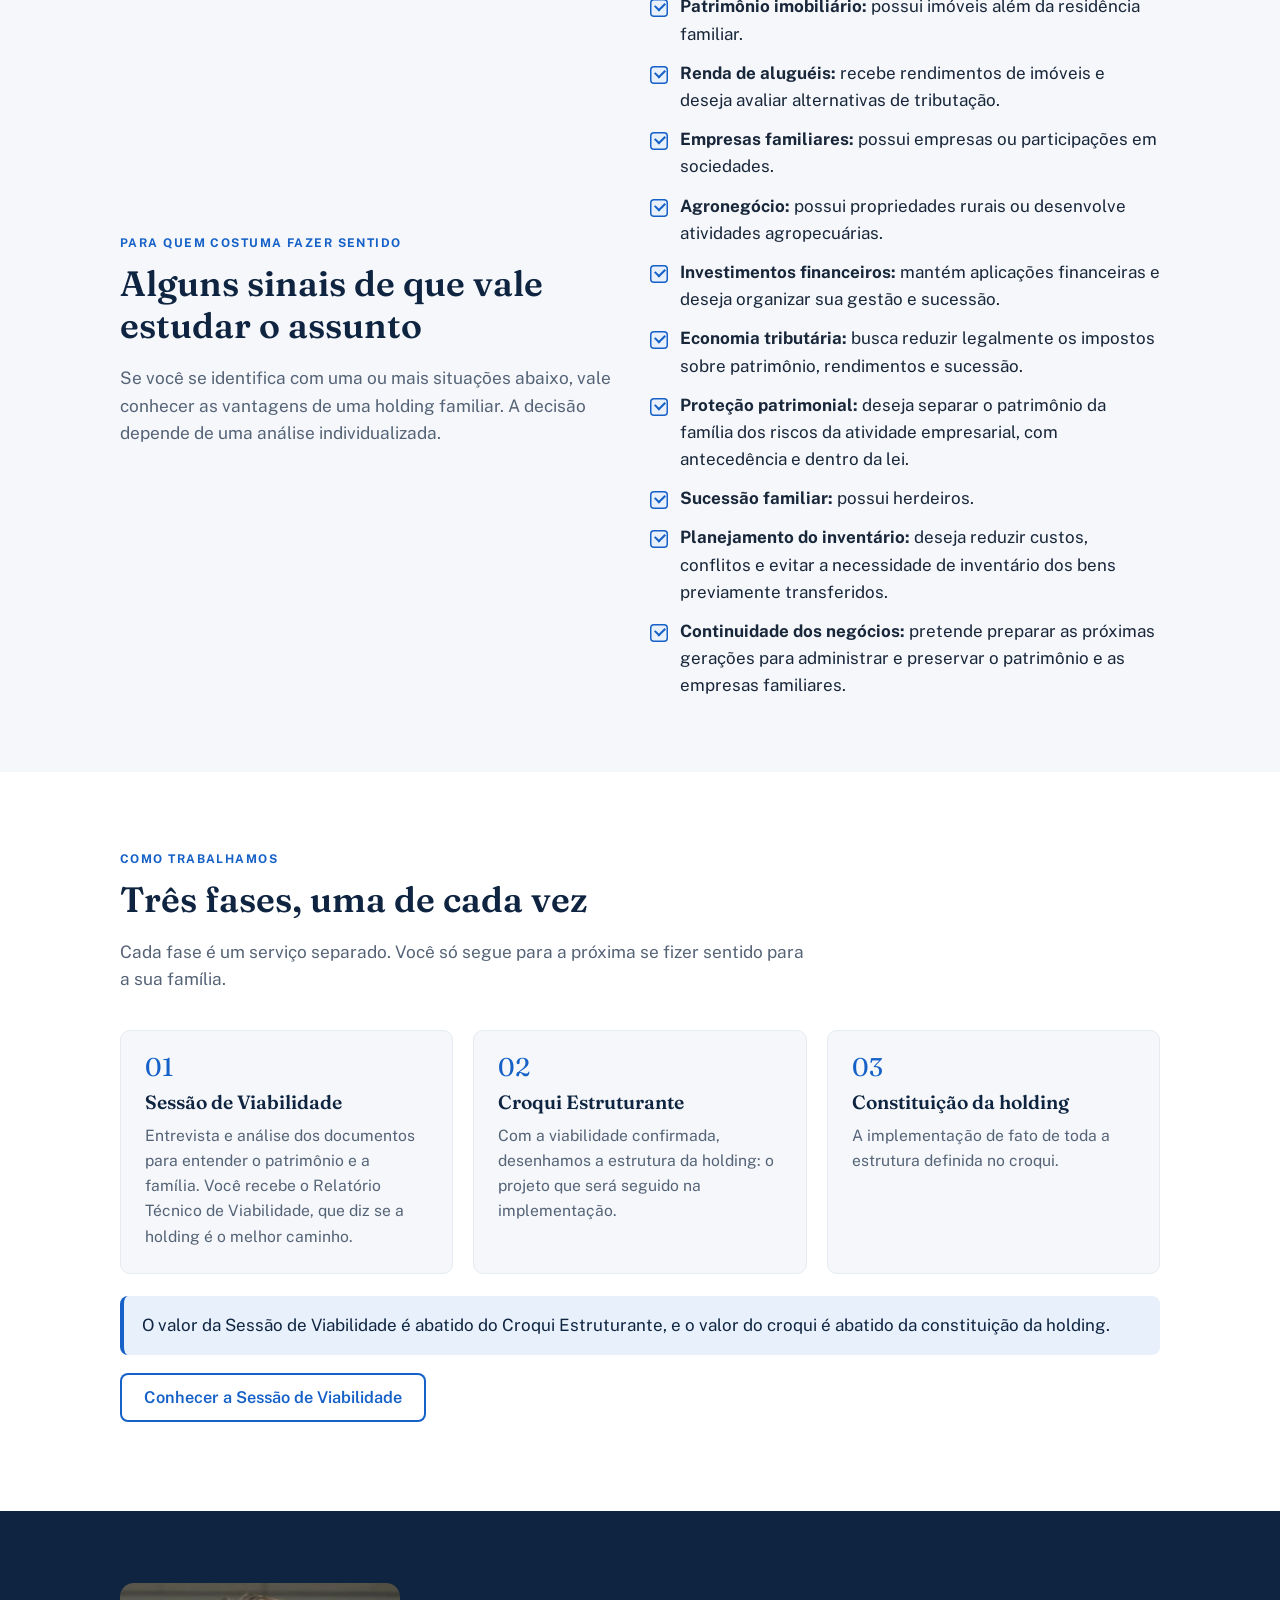
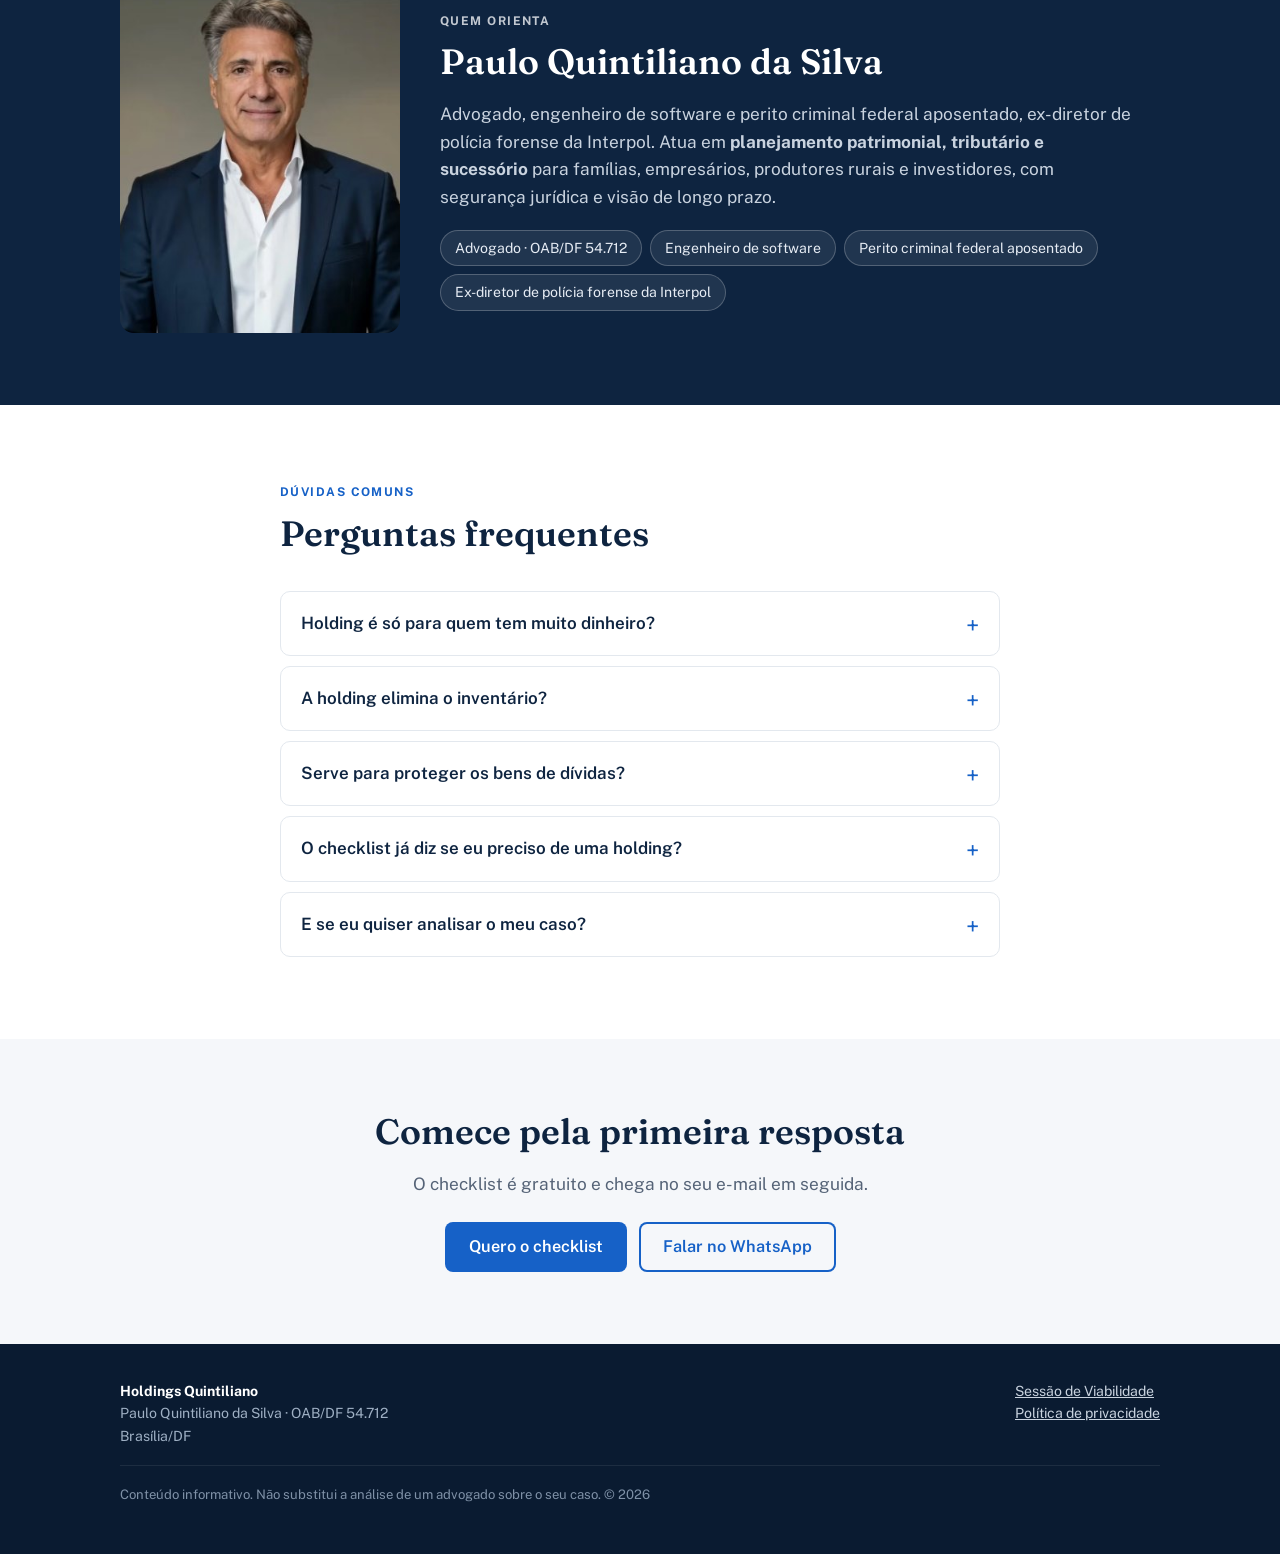
==== commit 4a17dd8e: "Site: método em três fases (Sessão, Croqui Estruturante, constituição) e abatimento em cascata Co-Au" ====
--- a/index.html
+++ b/index.html
@@ -11,9 +11,9 @@
   <meta property="og:image" content="assets/logo.png">
   <link rel="icon" href="assets/logo.png">
   <link rel="stylesheet" href="assets/fontes.css">
-  <link rel="stylesheet" href="assets/estilo.css?v=20261117a">
-  <script src="assets/config.js?v=20261116d"></script>
-  <script src="assets/site.js?v=20261116b" defer></script>
+  <link rel="stylesheet" href="assets/estilo.css?v=20261118c">
+  <script src="assets/config.js?v=20261117c"></script>
+  <script src="assets/site.js?v=20261117c" defer></script>
 </head>
 <body data-pagina="/">
 
@@ -130,6 +130,35 @@
   </div>
 </section>
 
+<section class="secao branca">
+  <div class="container">
+    <div class="cabeca">
+      <span class="etiqueta">Como trabalhamos</span>
+      <h2>Três fases, uma de cada vez</h2>
+      <p class="intro">Cada fase é um serviço separado. Você só segue para a próxima se fizer sentido para a sua família.</p>
+    </div>
+    <div class="grade g3">
+      <div class="item">
+        <span class="num">01</span>
+        <h3>Sessão de Viabilidade</h3>
+        <p>Entrevista e análise dos documentos para entender o patrimônio e a família. Você recebe o Relatório Técnico de Viabilidade, que diz se a holding é o melhor caminho.</p>
+      </div>
+      <div class="item">
+        <span class="num">02</span>
+        <h3>Croqui Estruturante</h3>
+        <p>Com a viabilidade confirmada, desenhamos a estrutura da holding: o projeto que será seguido na implementação.</p>
+      </div>
+      <div class="item">
+        <span class="num">03</span>
+        <h3>Constituição da holding</h3>
+        <p>A implementação de fato de toda a estrutura definida no croqui.</p>
+      </div>
+    </div>
+    <p class="destaque" style="margin-top:22px">O valor da Sessão de Viabilidade é abatido do Croqui Estruturante, e o valor do croqui é abatido da constituição da holding.</p>
+    <p style="margin-top:18px"><a class="botao secundario" href="sessao/">Conhecer a Sessão de Viabilidade</a></p>
+  </div>
+</section>
+
 <section class="secao marinho">
   <div class="container perfil">
     <div class="foto com-foto"><img src="assets/paulo.jpg" alt="Paulo Quintiliano da Silva" width="346" height="432" loading="lazy"></div>
@@ -172,7 +201,7 @@
       </details>
       <details>
         <summary>E se eu quiser analisar o meu caso?</summary>
-        <p>Existe a Sessão de Viabilidade, uma conversa individual para entender o patrimônio e a família, comparar os caminhos possíveis e indicar o mais adequado. <a href="sessao/">Saiba como funciona</a>.</p>
+        <p>O primeiro passo é a Sessão de Viabilidade, uma análise individual do patrimônio e da família que compara os caminhos possíveis e indica o mais adequado. Se a holding for o caminho, seguem o Croqui Estruturante e a constituição. <a href="sessao/">Saiba como funciona</a>.</p>
       </details>
     </div>
   </div>
--- a/assets/estilo.css
+++ b/assets/estilo.css
@@ -97,6 +97,7 @@
 .campo input:focus, .campo select:focus, .campo textarea:focus { outline: none; border-color: var(--azul); box-shadow: 0 0 0 3px rgba(22, 97, 199, .15); }
 .campo.invalido input { border-color: var(--erro); }
 .campo textarea { resize: vertical; }
+.campo .ajuda { display: block; color: var(--texto-suave); font-size: .85rem; margin-top: 4px; line-height: 1.4; }
 .campo .opcoes input { width: auto; }
 #form-ficha .bloco-titulo { margin: 22px 0 10px; }
 .objetivos { display: grid; gap: 8px; }
@@ -193,6 +194,17 @@
 .bloco-titulo { font-family: var(--f-titulo); font-size: 1.15rem; color: var(--azul); margin: 28px 0 0; }
 .resultado { display: none; margin-top: 28px; }
 .resultado.visivel { display: block; }
+.resultado.visivel .destaque { animation: aparecer .45s ease-out; }
+@keyframes aparecer { from { opacity: 0; transform: translateY(8px); } to { opacity: 1; transform: none; } }
+.calculando { margin-top: 28px; padding: 28px 20px; text-align: center; background: var(--azul-claro); border-radius: 10px; }
+.calculando[hidden] { display: none; }
+.pergunta[hidden], .campo[hidden] { display: none; }
+.calc-roda { width: 42px; height: 42px; margin: 0 auto 14px; border-radius: 50%; border: 4px solid rgba(31, 95, 174, .2); border-top-color: var(--azul); animation: girar .8s linear infinite; }
+@keyframes girar { to { transform: rotate(360deg); } }
+.calc-titulo { margin: 0 0 4px; font-weight: 600; color: var(--marinho); }
+.calc-etapa { margin: 0 0 16px; color: var(--texto-suave); font-size: .95rem; min-height: 1.4em; }
+.calc-barra { height: 6px; max-width: 320px; margin: 0 auto; background: rgba(31, 95, 174, .15); border-radius: 3px; overflow: hidden; }
+.calc-barra span { display: block; height: 100%; width: 0; background: var(--azul); border-radius: 3px; transition: width 2.2s ease-in-out; }
 .placar { font-family: var(--f-titulo); font-size: 2.6rem; color: var(--marinho); line-height: 1; }
 
 /* Painel administrativo */
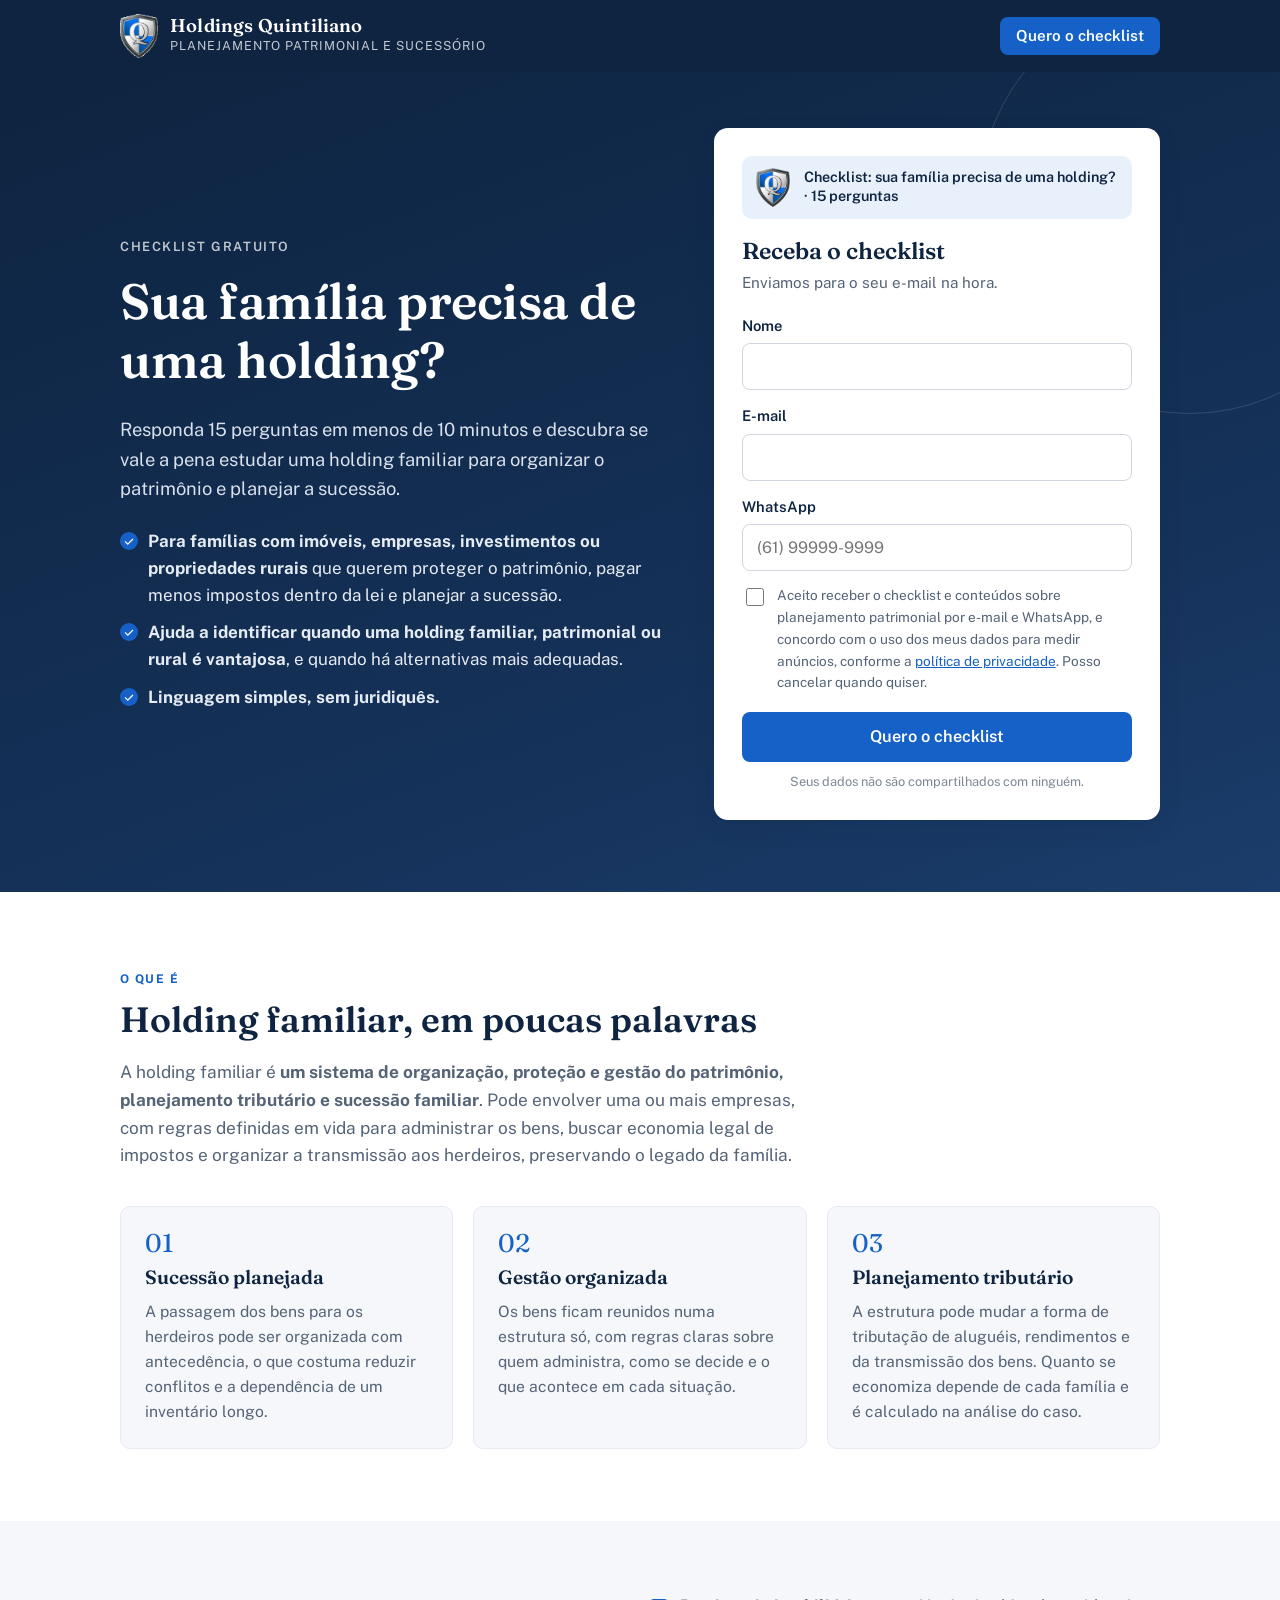
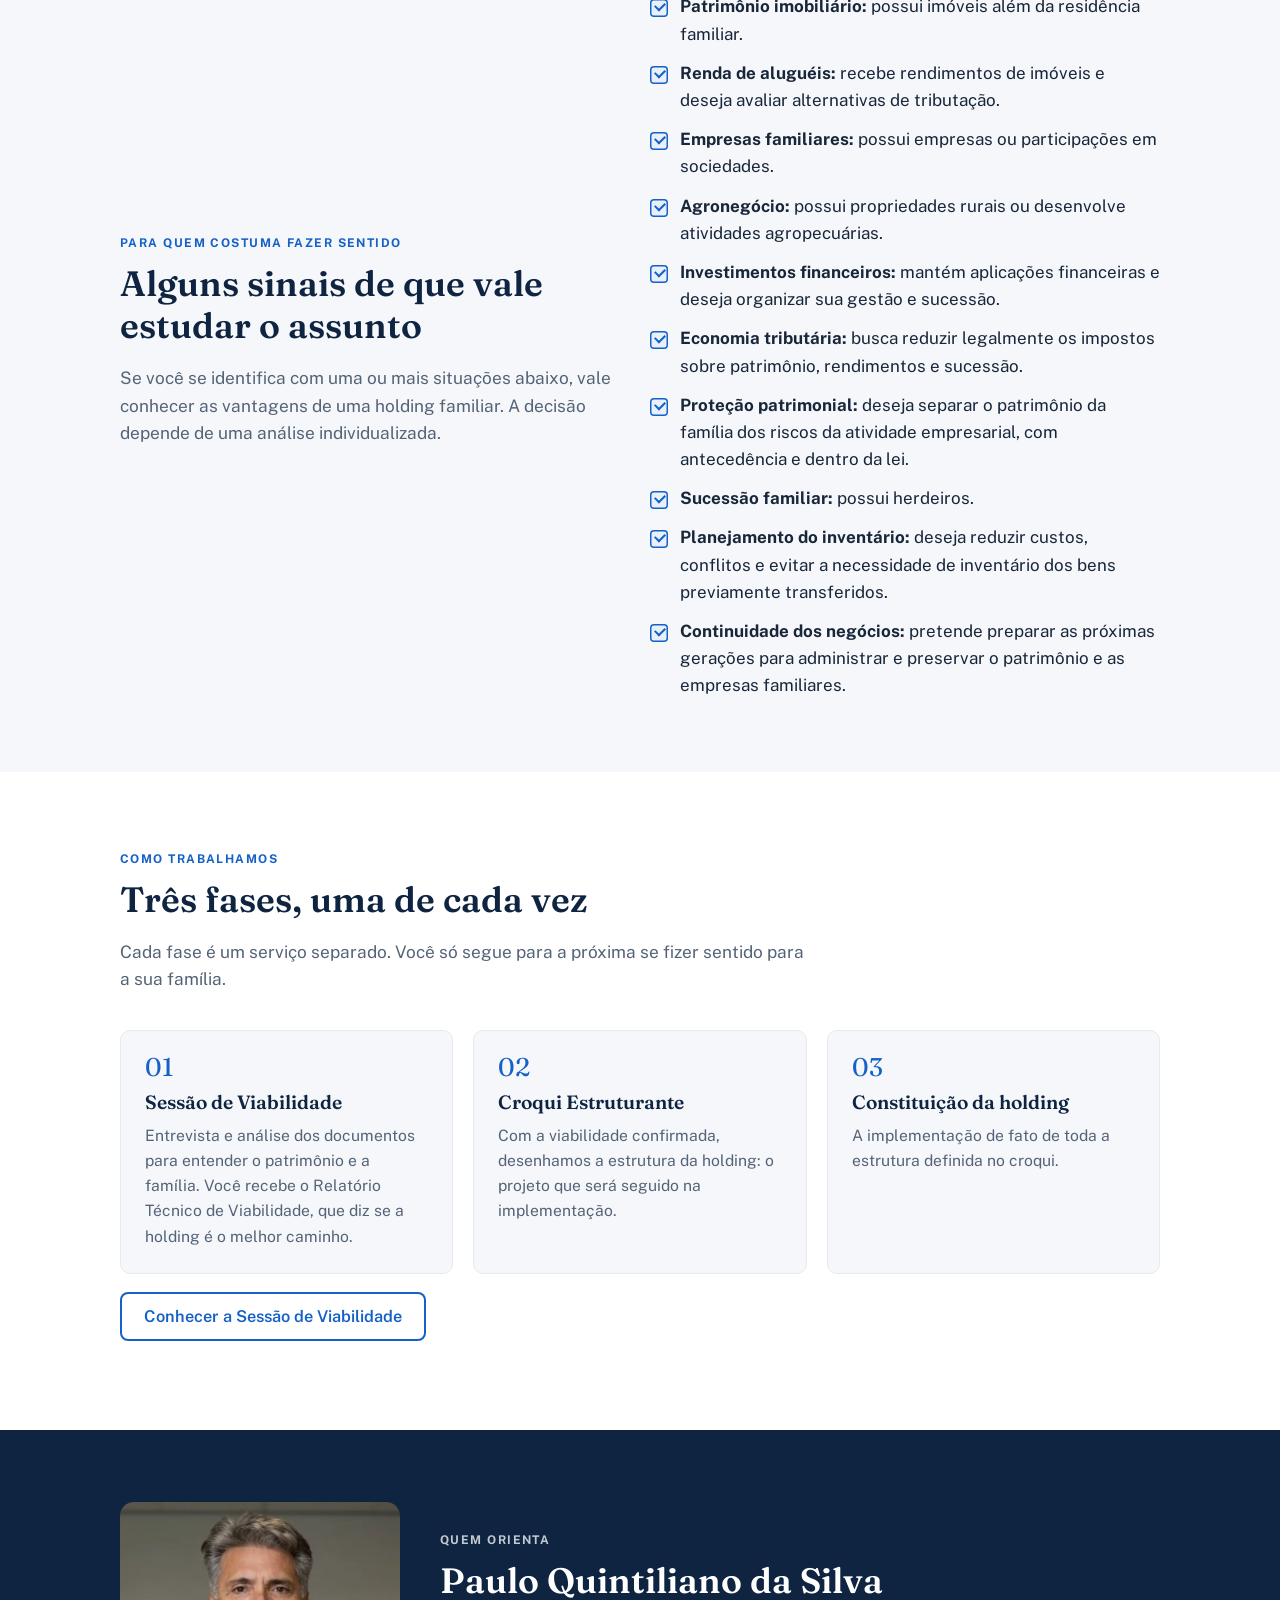
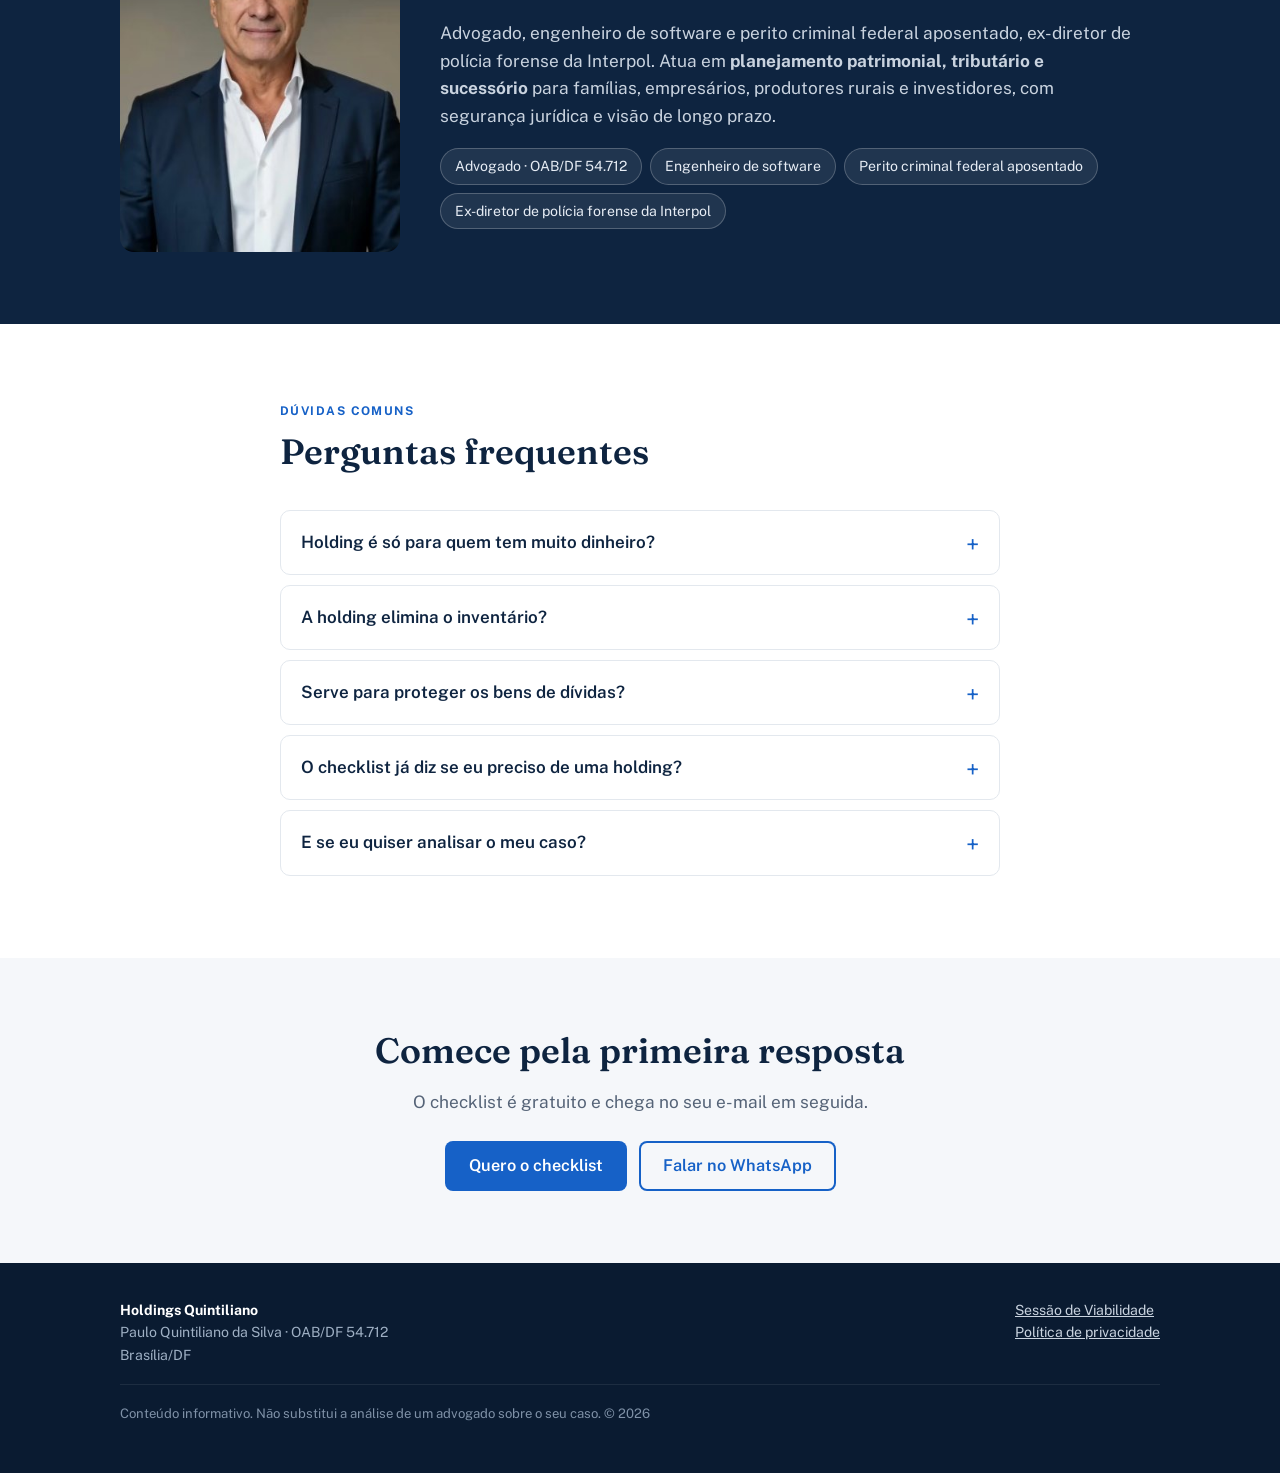
==== commit aa35258f: "Site: tirar o abatimento do croqui na constituição (explicado na sessão) Co-Authored-By: Claude Opus" ====
--- a/index.html
+++ b/index.html
@@ -154,7 +154,6 @@
         <p>A implementação de fato de toda a estrutura definida no croqui.</p>
       </div>
     </div>
-    <p class="destaque" style="margin-top:22px">O valor da Sessão de Viabilidade é abatido do Croqui Estruturante, e o valor do croqui é abatido da constituição da holding.</p>
     <p style="margin-top:18px"><a class="botao secundario" href="sessao/">Conhecer a Sessão de Viabilidade</a></p>
   </div>
 </section>
